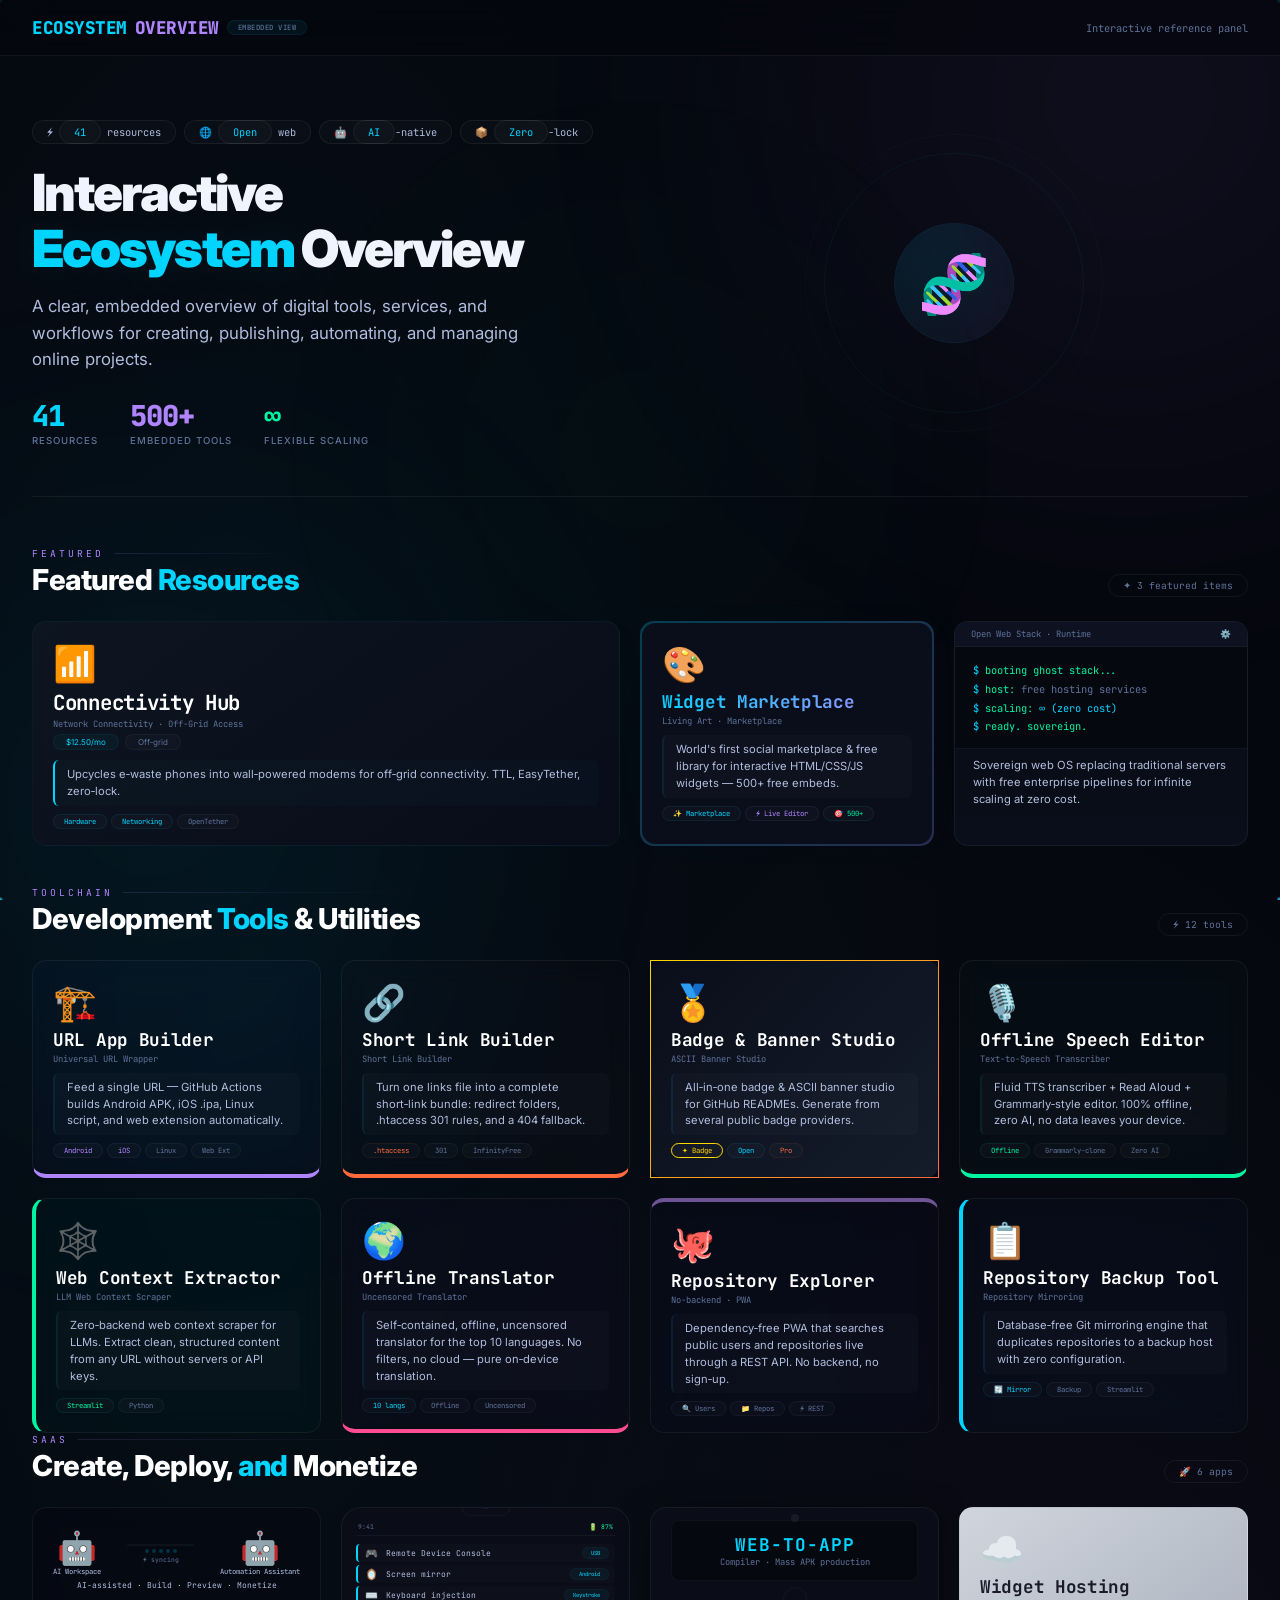
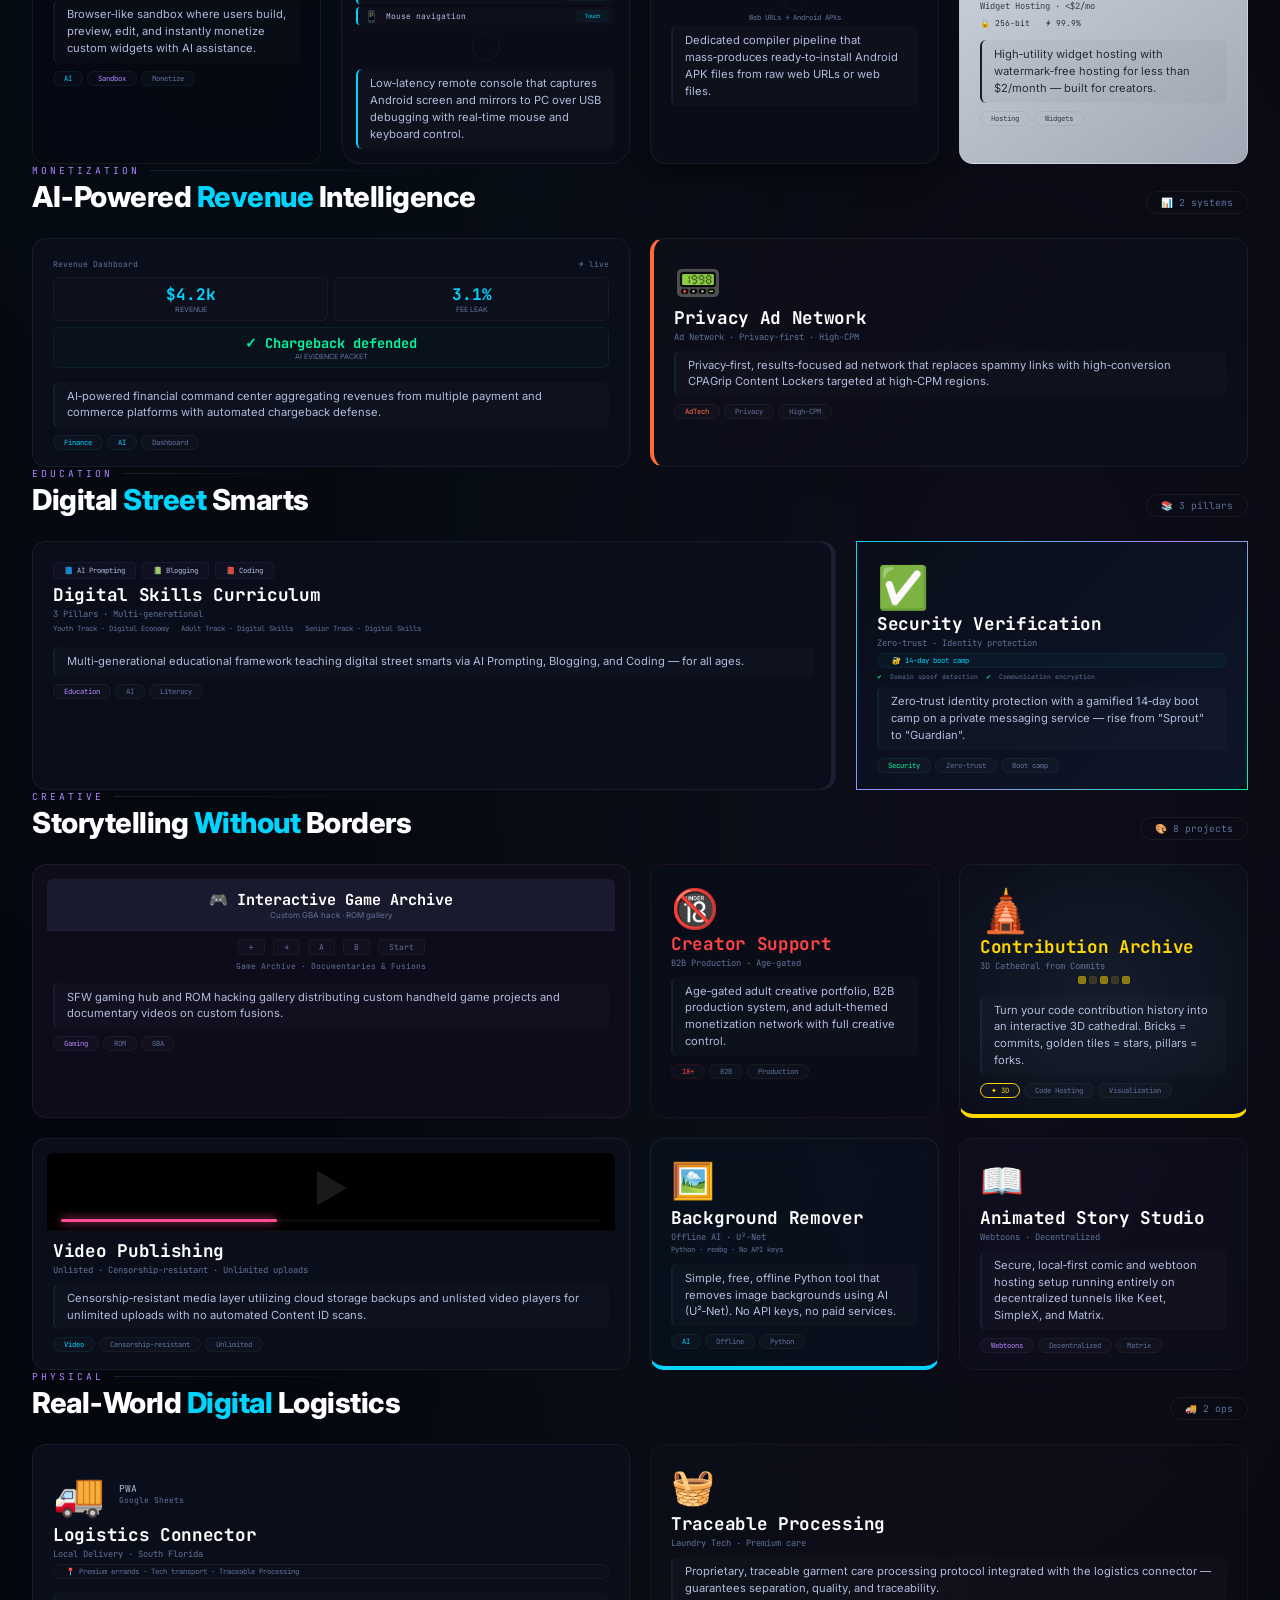
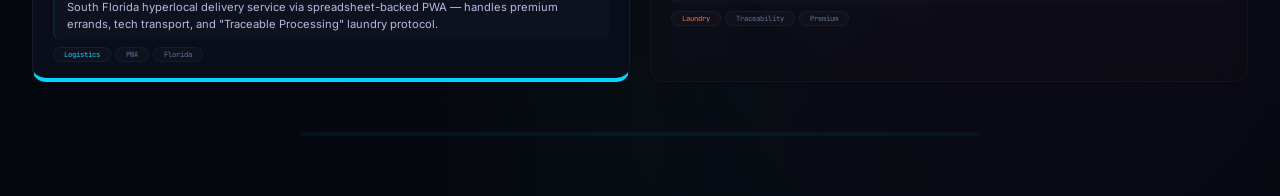
==== index.html @ f1569069 "Create index.html" ====
<!DOCTYPE html>
<html lang="en">
<head>
    <meta charset="UTF-8" />
    <meta name="viewport" content="width=device-width, initial-scale=1.0" />
    <title>Interactive Ecosystem Overview</title>
    <link rel="preconnect" href="https://fonts.googleapis.com" />
    <link rel="preconnect" href="https://fonts.gstatic.com" crossorigin />
    <link href="https://fonts.googleapis.com/css2?family=Inter:opsz,wght@14..32,400;14..32,500;14..32,600;14..32,700;14..32,800;14..32,900&family=JetBrains+Mono:wght@400;500;600;700;800&display=swap" rel="stylesheet" />
    <style>
        /* ───────────── ROOT ───────────── */
        :root {
            --bg-base: #05070e;
            --bg-card: rgba(6, 8, 18, 0.75);
            --border-subtle: rgba(255, 255, 255, 0.04);
            --border-glass: rgba(255, 255, 255, 0.06);
            --neon-cyan: #00d4ff;
            --neon-purple: #b084ff;
            --neon-orange: #ff6a3d;
            --neon-green: #00f5a0;
            --neon-pink: #ff4d94;
            --silver-start: #d0d5dd;
            --silver-end: #a0a8b5;
            --text-primary: #f0f4ff;
            --text-secondary: #b0bcdd;
            --text-muted: #5f7299;
            --font-sans: 'Inter', -apple-system, sans-serif;
            --font-mono: 'JetBrains Mono', 'Courier New', monospace;
            --radius: 14px;
            --radius-pill: 40px;
            --transition: 0.35s cubic-bezier(0.22, 1, 0.36, 1);
        }

        * {
            margin: 0;
            padding: 0;
            box-sizing: border-box;
        }
        body {
            background: var(--bg-base);
            background-image:
                radial-gradient(ellipse at 20% 30%, rgba(0, 212, 255, 0.04) 0%, transparent 50%),
                radial-gradient(ellipse at 80% 70%, rgba(176, 132, 255, 0.05) 0%, transparent 50%),
                radial-gradient(ellipse at 50% 100%, rgba(0, 245, 160, 0.02) 0%, transparent 40%);
            color: var(--text-primary);
            font-family: var(--font-sans);
            min-height: 100vh;
            -webkit-font-smoothing: antialiased;
            overflow-x: hidden;
        }

        /* ───────────── BG LAYERS ───────────── */
        #orb-canvas {
            position: fixed;
            top: 0;
            left: 0;
            width: 100%;
            height: 100%;
            z-index: 0;
            pointer-events: none;
        }
        .grid-overlay {
            position: fixed;
            top: 0;
            left: 0;
            width: 100%;
            height: 100%;
            background-image:
                linear-gradient(rgba(255, 255, 255, 0.008) 1px, transparent 1px),
                linear-gradient(90deg, rgba(255, 255, 255, 0.008) 1px, transparent 1px);
            background-size: 80px 80px;
            z-index: 1;
            pointer-events: none;
            mask-image: radial-gradient(ellipse at center, black 20%, transparent 70%);
            -webkit-mask-image: radial-gradient(ellipse at center, black 20%, transparent 70%);
        }
        .ambient-glow {
            position: fixed;
            border-radius: 50%;
            filter: blur(140px);
            pointer-events: none;
            z-index: 0;
            opacity: 0.12;
        }
        .ambient-glow.g1 {
            width: 700px;
            height: 700px;
            top: -250px;
            right: -200px;
            background: var(--neon-purple);
            opacity: 0.06;
        }
        .ambient-glow.g2 {
            width: 600px;
            height: 600px;
            bottom: -200px;
            left: -150px;
            background: var(--neon-cyan);
            opacity: 0.05;
        }
        .ambient-glow.g3 {
            width: 400px;
            height: 400px;
            top: 50%;
            left: 50%;
            transform: translate(-50%, -50%);
            background: var(--neon-green);
            opacity: 0.03;
        }

        /* ───────────── HEADER / NAV ───────────── */
        .site-header {
            position: fixed;
            top: 0;
            left: 0;
            right: 0;
            z-index: 100;
            padding: 16px 32px;
            display: flex;
            justify-content: space-between;
            align-items: center;
            background: rgba(5, 7, 14, 0.7);
            backdrop-filter: blur(20px);
            border-bottom: 1px solid var(--border-glass);
        }
        .site-header .logo {
            font-family: var(--font-mono);
            font-weight: 800;
            font-size: 1.1rem;
            letter-spacing: -0.5px;
            color: #fff;
            display: flex;
            align-items: center;
            gap: 8px;
        }
        .site-header .logo .fed {
            color: var(--neon-cyan);
        }
        .site-header .logo .os {
            color: var(--neon-purple);
        }
        .site-header .logo .badge {
            font-size: 0.45rem;
            background: rgba(0, 212, 255, 0.06);
            border: 1px solid rgba(0, 212, 255, 0.08);
            padding: 2px 10px;
            border-radius: var(--radius-pill);
            color: var(--text-muted);
            font-weight: 500;
            letter-spacing: 0.5px;
        }
        .header-actions {
            display: flex;
            gap: 10px;
            align-items: center;
        }
        .header-actions a {
            font-family: var(--font-mono);
            font-weight: 600;
            font-size: 0.65rem;
            padding: 7px 16px;
            border-radius: var(--radius-pill);
            text-decoration: none;
            transition: all var(--transition);
            letter-spacing: 0.3px;
            border: 1px solid var(--border-glass);
            backdrop-filter: blur(8px);
        }
        .header-actions .btn-subscribe {
            background: rgba(0, 212, 255, 0.06);
            color: var(--neon-cyan);
            border-color: rgba(0, 212, 255, 0.1);
        }
        .header-actions .btn-subscribe:hover {
            background: rgba(0, 212, 255, 0.14);
            transform: translateY(-2px);
            box-shadow: 0 8px 30px rgba(0, 212, 255, 0.06);
        }
        .header-actions .btn-sponsor {
            background: rgba(176, 132, 255, 0.06);
            color: var(--neon-purple);
            border-color: rgba(176, 132, 255, 0.1);
        }
        .header-actions .btn-sponsor:hover {
            background: rgba(176, 132, 255, 0.14);
            transform: translateY(-2px);
            box-shadow: 0 8px 30px rgba(176, 132, 255, 0.06);
        }
        @media (max-width: 640px) {
            .site-header {
                padding: 12px 16px;
                flex-wrap: wrap;
                gap: 8px;
            }
            .site-header .logo {
                font-size: 0.9rem;
            }
            .header-actions a {
                font-size: 0.55rem;
                padding: 5px 12px;
            }
        }

        /* ───────────── MAIN LAYOUT ───────────── */
        .main-wrapper {
            position: relative;
            z-index: 5;
            max-width: 1440px;
            margin: 0 auto;
            padding: 80px 32px 40px;
        }
        @media (max-width: 768px) {
            .main-wrapper {
                padding: 72px 16px 24px;
            }
        }

        /* ───────────── HERO ───────────── */
        .hero-section {
            padding: 40px 0 50px;
            position: relative;
            border-bottom: 1px solid var(--border-glass);
            margin-bottom: 50px;
        }
        .hero-section .hero-grid {
            display: grid;
            grid-template-columns: 1fr 1fr;
            gap: 40px;
            align-items: center;
        }
        .hero-content h1 {
            font-size: 3.2rem;
            font-weight: 900;
            line-height: 1.1;
            letter-spacing: -2px;
            margin-bottom: 16px;
        }
        .hero-content h1 .hl-cyan {
            color: var(--neon-cyan);
            text-shadow: 0 0 40px rgba(0, 212, 255, 0.1);
        }
        .hero-content h1 .hl-purple {
            color: var(--neon-purple);
            text-shadow: 0 0 40px rgba(176, 132, 255, 0.1);
        }
        .hero-content h1 .hl-green {
            color: var(--neon-green);
            text-shadow: 0 0 40px rgba(0, 245, 160, 0.1);
        }
        .hero-content p {
            font-size: 1.05rem;
            color: var(--text-secondary);
            max-width: 500px;
            line-height: 1.6;
            margin-bottom: 24px;
        }
        .hero-stats {
            display: flex;
            gap: 32px;
            margin-top: 8px;
        }
        .hero-stats .stat {
            display: flex;
            flex-direction: column;
        }
        .hero-stats .stat .num {
            font-family: var(--font-mono);
            font-size: 1.8rem;
            font-weight: 800;
            color: #fff;
            letter-spacing: -1px;
        }
        .hero-stats .stat .num .cyan {
            color: var(--neon-cyan);
        }
        .hero-stats .stat .num .purple {
            color: var(--neon-purple);
        }
        .hero-stats .stat .num .green {
            color: var(--neon-green);
        }
        .hero-stats .stat .label {
            font-size: 0.6rem;
            color: var(--text-muted);
            text-transform: uppercase;
            letter-spacing: 1px;
            font-weight: 500;
        }
        .hero-visual {
            display: flex;
            justify-content: center;
            align-items: center;
            position: relative;
        }
        .hero-visual .orb-ring {
            width: 260px;
            height: 260px;
            border-radius: 50%;
            border: 1px solid rgba(0, 212, 255, 0.06);
            position: relative;
            display: flex;
            align-items: center;
            justify-content: center;
            animation: orbPulse 4s ease-in-out infinite;
        }
        .hero-visual .orb-ring::before {
            content: '';
            position: absolute;
            inset: -20px;
            border-radius: 50%;
            border: 1px solid rgba(176, 132, 255, 0.04);
            animation: ringSpin 20s linear infinite;
        }
        .hero-visual .orb-ring .inner {
            width: 120px;
            height: 120px;
            border-radius: 50%;
            background: radial-gradient(circle at 30% 30%, rgba(0, 212, 255, 0.1), rgba(176, 132, 255, 0.05));
            border: 1px solid rgba(0, 212, 255, 0.04);
            display: flex;
            align-items: center;
            justify-content: center;
            font-size: 3.6rem;
            animation: float 6s ease-in-out infinite;
        }
        @keyframes orbPulse {
            0%, 100% { box-shadow: 0 0 60px rgba(0, 212, 255, 0.02), 0 0 120px rgba(176, 132, 255, 0.01); }
            50% { box-shadow: 0 0 80px rgba(0, 212, 255, 0.06), 0 0 160px rgba(176, 132, 255, 0.03); }
        }
        @keyframes ringSpin {
            0% { transform: rotate(0deg); }
            100% { transform: rotate(360deg); }
        }
        @keyframes float {
            0%, 100% { transform: translateY(0px); }
            50% { transform: translateY(-12px); }
        }

        .hero-tag-row {
            display: flex;
            gap: 8px;
            flex-wrap: wrap;
            margin-bottom: 20px;
        }
        .hero-tag-row span {
            background: rgba(255, 255, 255, 0.02);
            border: 1px solid var(--border-glass);
            padding: 4px 14px;
            border-radius: var(--radius-pill);
            font-size: 0.65rem;
            color: var(--text-secondary);
            font-family: var(--font-mono);
        }
        .hero-tag-row span .highlight {
            color: var(--neon-cyan);
        }

        @media (max-width: 900px) {
            .hero-section .hero-grid {
                grid-template-columns: 1fr;
                gap: 24px;
                text-align: center;
            }
            .hero-content p {
                margin-left: auto;
                margin-right: auto;
            }
            .hero-stats {
                justify-content: center;
            }
            .hero-content h1 {
                font-size: 2.4rem;
            }
            .hero-visual .orb-ring {
                width: 180px;
                height: 180px;
            }
            .hero-visual .orb-ring .inner {
                width: 80px;
                height: 80px;
                font-size: 2.4rem;
            }
            .hero-tag-row {
                justify-content: center;
            }
        }
        @media (max-width: 480px) {
            .hero-content h1 {
                font-size: 1.8rem;
            }
            .hero-stats {
                gap: 20px;
                flex-wrap: wrap;
            }
            .hero-stats .stat .num {
                font-size: 1.4rem;
            }
        }

        /* ───────────── SECTION HEADERS ───────────── */
        .section-header {
            display: flex;
            justify-content: space-between;
            align-items: flex-end;
            margin-bottom: 24px;
            flex-wrap: wrap;
            gap: 12px;
        }
        .section-header .title-group {
            display: flex;
            flex-direction: column;
            gap: 2px;
        }
        .section-header .section-label {
            font-family: var(--font-mono);
            font-size: 0.6rem;
            text-transform: uppercase;
            letter-spacing: 3px;
            color: var(--neon-purple);
            display: flex;
            align-items: center;
            gap: 10px;
        }
        .section-header .section-label::after {
            content: '';
            flex: 1;
            height: 1px;
            background: linear-gradient(90deg, rgba(176, 132, 255, 0.15), transparent);
            min-width: 40px;
        }
        .section-header h2 {
            font-size: 1.8rem;
            font-weight: 800;
            letter-spacing: -0.5px;
            color: #fff;
        }
        .section-header h2 .hl {
            color: var(--neon-cyan);
        }
        .section-header .section-more {
            font-family: var(--font-mono);
            font-size: 0.6rem;
            color: var(--text-muted);
            border: 1px solid var(--border-glass);
            padding: 4px 14px;
            border-radius: var(--radius-pill);
            transition: all var(--transition);
            cursor: default;
        }
        .section-header .section-more:hover {
            border-color: rgba(0, 212, 255, 0.1);
            color: var(--text-secondary);
        }

        /* ───────────── GRID SYSTEMS ───────────── */
        .grid-featured {
            display: grid;
            grid-template-columns: 2fr 1fr 1fr;
            gap: 20px;
            margin-bottom: 40px;
        }
        .grid-4 {
            display: grid;
            grid-template-columns: repeat(4, 1fr);
            gap: 20px;
        }
        .grid-3 {
            display: grid;
            grid-template-columns: repeat(3, 1fr);
            gap: 20px;
        }
        .grid-2 {
            display: grid;
            grid-template-columns: repeat(2, 1fr);
            gap: 20px;
        }
        .grid-masonry {
            display: grid;
            grid-template-columns: repeat(4, 1fr);
            gap: 20px;
        }

        .span-2 {
            grid-column: span 2;
        }
        .span-3 {
            grid-column: span 3;
        }
        .span-full {
            grid-column: 1 / -1;
        }

        @media (max-width: 1100px) {
            .grid-featured {
                grid-template-columns: 1fr 1fr;
            }
            .grid-4,
            .grid-masonry {
                grid-template-columns: repeat(2, 1fr);
            }
            .span-2 {
                grid-column: span 2;
            }
            .span-3 {
                grid-column: span 2;
            }
        }
        @media (max-width: 768px) {
            .grid-featured {
                grid-template-columns: 1fr;
            }
            .grid-3,
            .grid-2,
            .grid-4,
            .grid-masonry {
                grid-template-columns: 1fr;
            }
            .span-2,
            .span-3 {
                grid-column: span 1;
            }
        }

        /* ───────────── CARD BASE ───────────── */
        .card {
            background: var(--bg-card);
            border: 1px solid var(--border-glass);
            border-radius: var(--radius);
            padding: 0;
            overflow: hidden;
            backdrop-filter: blur(12px) saturate(1.2);
            transition: all var(--transition);
            display: flex;
            flex-direction: column;
            position: relative;
            animation: borderPulse 4s ease-in-out infinite;
        }
        .card:hover {
            transform: translateY(-6px) scale(1.01);
            border-color: rgba(0, 212, 255, 0.12);
            box-shadow: 0 20px 60px rgba(0, 0, 0, 0.4), 0 0 40px rgba(0, 212, 255, 0.03);
            animation-play-state: paused;
        }
        @keyframes borderPulse {
            0%, 100% { box-shadow: 0 0 0 rgba(0, 212, 255, 0); }
            50% { box-shadow: 0 0 30px rgba(0, 212, 255, 0.02); }
        }

        .card .card-body {
            padding: 20px 20px 16px;
            flex: 1;
            display: flex;
            flex-direction: column;
        }
        .card .card-body .card-icon {
            font-size: 2.2rem;
            margin-bottom: 4px;
        }
        .card .card-body .card-name {
            font-family: var(--font-mono);
            font-weight: 700;
            font-size: 1.1rem;
            color: #fff;
            letter-spacing: -0.3px;
        }
        .card .card-body .card-sub {
            font-size: 0.55rem;
            color: var(--text-muted);
            font-family: var(--font-mono);
            margin-top: 2px;
        }
        .card .card-body .card-desc {
            font-size: 0.7rem;
            color: var(--text-secondary);
            line-height: 1.5;
            margin-top: 8px;
            padding: 6px 12px;
            background: rgba(255, 255, 255, 0.02);
            border-radius: 6px;
            border-left: 2px solid rgba(0, 212, 255, 0.08);
        }
        .card .card-body .card-tags {
            display: flex;
            gap: 4px;
            flex-wrap: wrap;
            margin-top: 8px;
        }
        .card .card-body .card-tags span {
            background: rgba(255, 255, 255, 0.02);
            border: 1px solid var(--border-subtle);
            padding: 2px 10px;
            border-radius: var(--radius-pill);
            font-size: 0.45rem;
            color: var(--text-muted);
            font-family: var(--font-mono);
        }
        .card .card-body .card-tags .accent {
            border-color: rgba(0, 212, 255, 0.08);
            color: var(--neon-cyan);
        }
        .card .card-body .card-tags .accent-purple {
            border-color: rgba(176, 132, 255, 0.08);
            color: var(--neon-purple);
        }
        .card .card-body .card-tags .accent-green {
            border-color: rgba(0, 245, 160, 0.08);
            color: var(--neon-green);
        }
        .card .card-body .card-tags .accent-orange {
            border-color: rgba(255, 106, 61, 0.08);
            color: var(--neon-orange);
        }

        /* ───────────── SPECIAL CARDS ───────────── */
        .card-featured {
            background: linear-gradient(145deg, #0d1520, #080c18);
            border: 1px solid rgba(0, 212, 255, 0.06);
        }
        .card-featured .card-body .card-name {
            font-size: 1.3rem;
        }
        .card-featured .card-body .card-desc {
            border-left-color: var(--neon-cyan);
            background: rgba(0, 212, 255, 0.02);
        }

        .card-glow {
            border: 2px solid rgba(0, 212, 255, 0.08);
            position: relative;
            overflow: visible;
            box-shadow: 0 0 40px rgba(0, 212, 255, 0.02);
            animation: glowPulse 3s ease-in-out infinite;
        }
        .card-glow::before {
            content: '';
            position: absolute;
            inset: -2px;
            border-radius: var(--radius);
            background: linear-gradient(135deg, var(--neon-cyan), var(--neon-purple), var(--neon-pink), var(--neon-cyan));
            background-size: 300% 300%;
            z-index: -1;
            animation: gradientMove 5s ease-in-out infinite;
            opacity: 0.2;
        }
        .card-glow:hover::before {
            opacity: 0.4;
        }
        .card-glow::after {
            content: '';
            position: absolute;
            inset: 0;
            border-radius: var(--radius);
            background: #0a0e1a;
            z-index: -1;
        }
        @keyframes glowPulse {
            0%, 100% { box-shadow: 0 0 30px rgba(0, 212, 255, 0.02), 0 0 60px rgba(176, 132, 255, 0.01); }
            50% { box-shadow: 0 0 50px rgba(0, 212, 255, 0.06), 0 0 100px rgba(176, 132, 255, 0.02); }
        }
        @keyframes gradientMove {
            0% { background-position: 0% 50%; }
            50% { background-position: 100% 50%; }
            100% { background-position: 0% 50%; }
        }
        .card-glow .card-body .card-name {
            background: linear-gradient(135deg, var(--neon-cyan), var(--neon-purple));
            -webkit-background-clip: text;
            -webkit-text-fill-color: transparent;
            background-clip: text;
        }

        .card-silver {
            background: linear-gradient(145deg, #d0d5dd, #a0a8b5);
            border: 1px solid rgba(255, 255, 255, 0.15);
            color: #1a1a2a;
            backdrop-filter: none;
        }
        .card-silver .card-body .card-name {
            color: #1a1a2a;
        }
        .card-silver .card-body .card-sub {
            color: #3a3a4a;
        }
        .card-silver .card-body .card-desc {
            color: #2a2a3a;
            border-left-color: #1a1a2a;
            background: rgba(0, 0, 0, 0.03);
        }
        .card-silver .card-body .card-tags span {
            color: #3a3a4a;
            border-color: rgba(0, 0, 0, 0.06);
        }
        .card-silver::before {
            content: '';
            position: absolute;
            top: 0;
            left: -75%;
            width: 50%;
            height: 100%;
            background: linear-gradient(90deg, transparent, rgba(255, 255, 255, 0.25), transparent);
            transform: skewX(-25deg);
            animation: shimmer 4s infinite;
            pointer-events: none;
        }
        @keyframes shimmer {
            0% { left: -75%; }
            100% { left: 125%; }
        }

        .card-terminal {
            background: #0a0e1a;
            border: 1px solid var(--border-glass);
        }
        .card-terminal .term-bar {
            background: #0d1120;
            padding: 6px 16px;
            border-bottom: 1px solid var(--border-subtle);
            display: flex;
            justify-content: space-between;
            font-family: var(--font-mono);
            font-size: 0.55rem;
            color: var(--text-muted);
        }
        .card-terminal .term-body {
            padding: 14px 18px 12px;
            font-family: var(--font-mono);
            font-size: 0.65rem;
            line-height: 1.8;
            color: var(--neon-green);
            background: #060810;
            min-height: 80px;
        }
        .card-terminal .term-body .prompt {
            color: var(--neon-cyan);
        }
        .card-terminal .term-body .dim {
            color: var(--text-muted);
        }
        .card-terminal .term-body .line {
            opacity: 0;
            animation: typeIn 0.04s forwards;
        }
        .card-terminal .term-body .line:nth-child(1) { animation-delay: 0.1s; }
        .card-terminal .term-body .line:nth-child(2) { animation-delay: 0.6s; }
        .card-terminal .term-body .line:nth-child(3) { animation-delay: 1.2s; }
        .card-terminal .term-body .line:nth-child(4) { animation-delay: 1.8s; }
        @keyframes typeIn {
            0% { opacity: 0; transform: translateX(-4px); }
            100% { opacity: 1; transform: translateX(0); }
        }
        .card-terminal .card-body {
            padding: 0;
        }
        .card-terminal .card-body .card-desc {
            margin: 0;
            border-radius: 0;
            border-left: none;
            border-top: 1px solid var(--border-subtle);
            background: rgba(0, 0, 0, 0.1);
            padding: 8px 18px;
        }

        .card-browser {
            background: #0c101f;
            border: 1px solid var(--border-glass);
        }
        .card-browser .browser-bar {
            display: flex;
            align-items: center;
            padding: 5px 12px;
            background: #0a0d18;
            border-bottom: 1px solid var(--border-subtle);
            gap: 10px;
        }
        .card-browser .browser-dots {
            display: flex;
            gap: 5px;
        }
        .card-browser .browser-dots span {
            width: 10px;
            height: 10px;
            border-radius: 50%;
            display: block;
        }
        .card-browser .browser-dots .r { background: #ff5f56; animation: dotGlow 1.4s ease-in-out infinite; }
        .card-browser .browser-dots .y { background: #ffbd2e; animation: dotGlow 1.8s ease-in-out infinite 0.3s; }
        .card-browser .browser-dots .g { background: #27c93f; animation: dotGlow 2.2s ease-in-out infinite 0.6s; }
        @keyframes dotGlow {
            0%, 100% { box-shadow: 0 0 4px rgba(255,255,255,0.1); }
            25% { box-shadow: 0 0 20px rgba(255,95,86,0.4); }
            50% { box-shadow: 0 0 24px rgba(255,189,46,0.5); }
            75% { box-shadow: 0 0 28px rgba(39,201,63,0.5); }
        }
        .card-browser .browser-tabs {
            display: flex;
            gap: 3px;
            flex: 1;
        }
        .card-browser .browser-tabs .tab {
            background: rgba(255, 255, 255, 0.02);
            padding: 3px 12px;
            border-radius: 4px 4px 0 0;
            font-family: var(--font-mono);
            font-size: 0.5rem;
            color: var(--text-secondary);
            border: 1px solid var(--border-subtle);
            border-bottom: none;
        }
        .card-browser .browser-tabs .tab.active {
            background: rgba(0, 212, 255, 0.04);
            color: #fff;
            border-color: rgba(0, 212, 255, 0.06);
        }
        .card-browser .browser-url {
            background: #05070e;
            border: 1px solid var(--border-subtle);
            border-radius: 20px;
            padding: 3px 14px;
            font-family: var(--font-mono);
            font-size: 0.5rem;
            color: var(--text-secondary);
            display: flex;
            align-items: center;
            gap: 6px;
            margin: 4px 12px;
        }
        .card-browser .browser-url .lock {
            color: var(--neon-green);
        }
        .card-browser .card-body {
            padding: 0;
        }
        .card-browser .card-body .browser-body {
            padding: 14px 18px 12px;
            text-align: center;
        }
        .card-browser .card-body .browser-body .big-icon {
            font-size: 2.4rem;
        }
        .card-browser .card-body .card-desc {
            margin: 0;
            border-radius: 0;
            border-left: none;
            border-top: 1px solid var(--border-subtle);
            background: rgba(0, 0, 0, 0.1);
        }

        .card-phone {
            background: #0a0d18;
            border: 1px solid var(--border-glass);
            border-radius: 20px;
            position: relative;
        }
        .card-phone .phone-notch {
            width: 50px;
            height: 16px;
            background: #0a0d18;
            border-radius: 0 0 10px 10px;
            margin: -8px auto 0;
            border: 1px solid var(--border-subtle);
            border-top: none;
            position: relative;
            z-index: 2;
        }
        .card-phone .phone-notch .dot {
            width: 5px;
            height: 5px;
            background: #1a1a3a;
            border-radius: 50%;
            position: absolute;
            top: 4px;
            left: 50%;
            transform: translateX(-50%);
        }
        .card-phone .card-body {
            padding: 6px 14px 14px;
        }
        .card-phone .phone-status {
            display: flex;
            justify-content: space-between;
            font-family: var(--font-mono);
            font-size: 0.4rem;
            color: var(--text-muted);
            padding: 0 2px 4px;
            border-bottom: 1px solid var(--border-subtle);
            margin-bottom: 6px;
        }
        .card-phone .phone-features {
            display: flex;
            flex-direction: column;
            gap: 3px;
            padding: 2px 0;
        }
        .card-phone .phone-features .feat {
            display: flex;
            align-items: center;
            gap: 8px;
            font-family: var(--font-mono);
            font-size: 0.5rem;
            color: var(--text-secondary);
            padding: 2px 6px;
            border-radius: 4px;
            background: rgba(255, 255, 255, 0.01);
            border-left: 2px solid var(--neon-cyan);
        }
        .card-phone .phone-features .feat .icon {
            font-size: 0.65rem;
            width: 14px;
            text-align: center;
        }
        .card-phone .phone-features .feat .tag {
            font-size: 0.35rem;
            color: var(--neon-cyan);
            background: rgba(0, 212, 255, 0.04);
            padding: 1px 8px;
            border-radius: var(--radius-pill);
            border: 1px solid rgba(0, 212, 255, 0.04);
            margin-left: auto;
        }
        .card-phone .phone-home {
            width: 28px;
            height: 28px;
            border-radius: 50%;
            border: 1px solid var(--border-subtle);
            margin: 6px auto 2px;
            background: transparent;
        }
        .card-phone .card-body .card-desc {
            margin-top: 6px;
            border-left-color: var(--neon-cyan);
        }

        .card-truck {
            border-bottom: 4px solid var(--neon-cyan);
            background: #0a0e1a;
        }
        .card-truck .truck-display {
            display: flex;
            align-items: center;
            gap: 14px;
            font-size: 2.6rem;
            padding: 4px 0;
        }
        .card-truck .truck-display .detail {
            font-size: 0.5rem;
            color: var(--text-muted);
            font-family: var(--font-mono);
            display: flex;
            flex-direction: column;
            align-items: flex-start;
        }

        .card-verify {
            background: linear-gradient(135deg, #0a0e1a, #0d1528);
            border-image: linear-gradient(135deg, var(--neon-cyan), var(--neon-purple), var(--neon-green)) 1;
            border-image-slice: 1;
        }
        .card-verify .verify-badge {
            background: rgba(0, 212, 255, 0.04);
            border: 1px solid rgba(0, 212, 255, 0.06);
            padding: 2px 14px;
            border-radius: var(--radius-pill);
            font-family: var(--font-mono);
            font-size: 0.45rem;
            color: var(--neon-cyan);
            display: inline-block;
            margin-top: 4px;
        }
        .card-verify .verify-checks {
            display: flex;
            gap: 8px;
            margin-top: 4px;
            font-family: var(--font-mono);
            font-size: 0.4rem;
            color: var(--text-muted);
            flex-wrap: wrap;
        }
        .card-verify .verify-checks span {
            color: var(--neon-green);
        }

        .card-red {
            background: rgba(10, 14, 26, 0.6);
            border: 1px solid rgba(255, 77, 77, 0.08);
            backdrop-filter: blur(16px);
            filter: blur(0.5px);
            animation: redPulse 2.5s ease-in-out infinite;
            transition: all var(--transition);
        }
        .card-red:hover {
            filter: blur(0px);
            backdrop-filter: blur(8px);
            border-color: rgba(255, 0, 0, 0.2);
            box-shadow: 0 20px 60px rgba(0, 0, 0, 0.5), 0 0 60px rgba(255, 0, 0, 0.08);
        }
        @keyframes redPulse {
            0%, 100% { box-shadow: 0 0 20px rgba(255, 0, 0, 0.03); }
            50% { box-shadow: 0 0 40px rgba(255, 0, 0, 0.08); }
        }
        .card-red .card-body .card-name {
            color: #ff4444;
        }

        .card-robots .robot-row {
            display: flex;
            align-items: center;
            justify-content: center;
            gap: 12px;
            width: 100%;
        }
        .card-robots .robot-row .robot-wrap {
            display: flex;
            flex-direction: column;
            align-items: center;
        }
        .card-robots .robot-row .robot-wrap .robot {
            font-size: 2rem;
        }
        .card-robots .robot-row .robot-wrap .rname {
            font-family: var(--font-mono);
            font-size: 0.45rem;
            color: var(--text-secondary);
        }
        .card-robots .robot-row .stream {
            display: flex;
            flex-direction: column;
            align-items: center;
            flex: 1;
            padding: 0 6px;
        }
        .card-robots .robot-row .stream .line {
            width: 80%;
            height: 2px;
            background: var(--border-subtle);
            border-radius: 4px;
            overflow: hidden;
            margin: 3px 0;
            position: relative;
        }
        .card-robots .robot-row .stream .line.active::after {
            content: '';
            position: absolute;
            left: -30%;
            top: 0;
            width: 30%;
            height: 100%;
            background: var(--neon-cyan);
            animation: streamMove 1.2s linear infinite;
            border-radius: 4px;
        }
        @keyframes streamMove {
            0% { left: -30%; }
            100% { left: 110%; }
        }
        .card-robots .robot-row .stream .dots {
            display: flex;
            gap: 3px;
        }
        .card-robots .robot-row .stream .dots span {
            width: 4px;
            height: 4px;
            border-radius: 50%;
            background: var(--neon-cyan);
            opacity: 0.2;
            animation: particleFade 1.4s ease-in-out infinite;
        }
        .card-robots .robot-row .stream .dots span:nth-child(2) { animation-delay: 0.2s; }
        .card-robots .robot-row .stream .dots span:nth-child(3) { animation-delay: 0.4s; }
        .card-robots .robot-row .stream .dots span:nth-child(4) { animation-delay: 0.6s; }
        .card-robots .robot-row .stream .dots span:nth-child(5) { animation-delay: 0.8s; }
        @keyframes particleFade {
            0%, 100% { opacity: 0.2; transform: scale(0.8); }
            50% { opacity: 0.8; transform: scale(1.2); }
        }
        .card-robots .robot-row .stream .label {
            font-family: var(--font-mono);
            font-size: 0.4rem;
            color: var(--text-muted);
            margin-top: 2px;
        }

        /* ───────────── FADE UP ───────────── */
        .fade-up {
            opacity: 0;
            transform: translateY(30px);
            transition: opacity 0.7s ease, transform 0.7s ease;
        }
        .fade-up.visible {
            opacity: 1;
            transform: translateY(0);
        }

        /* ───────────── JOIN SECTION ───────────── */
        .join-section {
            margin: 50px 0 20px;
            display: flex;
            flex-direction: column;
            align-items: center;
            gap: 12px;
        }
        .join-btn-wrapper {
            display: block;
            width: 100%;
            max-width: 680px;
            position: relative;
            border: none;
            background: transparent;
            cursor: pointer;
            padding: 0;
            margin: 0 auto;
            border-radius: var(--radius);
            transition: all var(--transition);
        }
        .join-btn-wrapper .btn-inner {
            position: relative;
            width: 100%;
            border-radius: var(--radius);
            border: 2px solid rgba(0, 212, 255, 0.06);
            overflow: hidden;
            background: linear-gradient(145deg, #0a0e1a, #05070e);
            transition: all var(--transition);
            box-shadow: 0 0 40px rgba(0, 212, 255, 0.02);
        }
        .join-btn-wrapper:hover .btn-inner {
            border-color: rgba(0, 212, 255, 0.2);
            transform: translateY(-4px);
            box-shadow: 0 20px 60px rgba(0, 0, 0, 0.4), 0 0 60px rgba(0, 212, 255, 0.04);
        }
        .join-btn-wrapper .btn-overlay {
            position: absolute;
            top: 0;
            left: 0;
            width: 100%;
            height: 100%;
            display: flex;
            align-items: center;
            justify-content: center;
            pointer-events: none;
            z-index: 10;
            background: rgba(0, 0, 0, 0.12);
            backdrop-filter: blur(2px);
            transition: background 0.4s;
        }
        .join-btn-wrapper:hover .btn-overlay {
            background: rgba(0, 0, 0, 0.2);
        }
        .join-btn-wrapper .btn-overlay span {
            font-family: var(--font-mono);
            font-weight: 700;
            font-size: 1.6rem;
            color: #fff;
            background: rgba(0, 212, 255, 0.06);
            padding: 10px 32px;
            border-radius: var(--radius-pill);
            border: 1px solid rgba(0, 212, 255, 0.1);
            box-shadow: 0 0 40px rgba(0, 212, 255, 0.03);
            letter-spacing: 2px;
            text-shadow: 0 0 30px rgba(0, 212, 255, 0.06);
            transition: all 0.4s;
        }
        .join-btn-wrapper:hover .btn-overlay span {
            background: rgba(0, 212, 255, 0.12);
            border-color: rgba(0, 212, 255, 0.25);
            box-shadow: 0 0 60px rgba(0, 212, 255, 0.08);
            transform: scale(1.02);
        }
        .join-btn-wrapper iframe {
            border: none;
            width: 600px;
            height: 712px;
            display: block;
            position: relative;
            transform: scale(1.12);
            transform-origin: top left;
            pointer-events: none;
            margin: 0 auto;
        }
        .join-btn-wrapper .mask {
            position: absolute;
            top: 0;
            left: 0;
            width: 100%;
            height: 100%;
            pointer-events: none;
            box-shadow:
                inset 120px 0 0 0 #0a0e1a,
                inset -150px 0 0 0 #0a0e1a,
                inset 0 -120px 0 0 #0a0e1a;
            border-radius: var(--radius);
        }
        #detailsCard {
            display: none;
            margin-top: 10px;
            width: 100%;
            max-width: 680px;
            border-radius: var(--radius);
            overflow: hidden;
            border: 2px solid rgba(0, 212, 255, 0.06);
            background: #0a0e1a;
            animation: fadeIn 0.3s ease;
        }
        @keyframes fadeIn {
            from { opacity: 0; transform: translateY(-10px); }
            to { opacity: 1; transform: translateY(0); }
        }
        #detailsCard .card-inner {
            position: relative;
            width: 100%;
            height: 0;
            padding-bottom: 112%;
            overflow: hidden;
        }
        #detailsCard .card-inner iframe {
            position: absolute;
            top: 0;
            left: 0;
            width: 100%;
            height: 100%;
            border: none;
            transform: scale(1.12);
            transform-origin: top left;
            pointer-events: none;
        }
        #detailsCard .card-inner .mask {
            position: absolute;
            top: 0;
            left: 0;
            width: 100%;
            height: 100%;
            pointer-events: none;
            box-shadow:
                inset 120px 0 0 0 #0a0e1a,
                inset -150px 0 0 0 #0a0e1a,
                inset 0 -120px 0 0 #0a0e1a;
            border-radius: var(--radius);
        }
        @media (max-width: 700px) {
            .join-btn-wrapper iframe {
                width: 100%;
                height: 600px;
                transform: scale(1);
            }
            .join-btn-wrapper .mask {
                display: none;
            }
            .join-btn-wrapper .btn-overlay span {
                font-size: 1.2rem;
                padding: 8px 20px;
            }
            #detailsCard .card-inner {
                padding-bottom: 150%;
            }
            #detailsCard .card-inner iframe {
                transform: scale(1);
            }
            #detailsCard .card-inner .mask {
                display: none;
            }
        }

        /* ───────────── RESPONSIVE TWEAKS ───────────── */
        @media (max-width: 480px) {
            .section-header h2 {
                font-size: 1.3rem;
            }
            .card .card-body {
                padding: 14px 14px 12px;
            }
            .card .card-body .card-icon {
                font-size: 1.8rem;
            }
            .card .card-body .card-name {
                font-size: 0.95rem;
            }
        }
    </style>
</head>
<body>

    <!-- ─── BG LAYERS ─── -->
    <canvas id="orb-canvas"></canvas>
    <div class="grid-overlay"></div>
    <div class="ambient-glow g1"></div>
    <div class="ambient-glow g2"></div>
    <div class="ambient-glow g3"></div>

    <!-- ─── HEADER ─── -->
    <header class="site-header">
        <div class="logo">
            <span class="fed">ECOSYSTEM</span><span class="os"> OVERVIEW</span>
            <span class="badge">EMBEDDED VIEW</span>
        </div>
        <div class="header-actions">
            <span style="font-family:var(--font-mono);font-size:0.65rem;color:var(--text-muted);">Interactive reference panel</span>
        </div>
    </header>

    <!-- ─── MAIN ─── -->
    <div class="main-wrapper">

        <!-- ═══ HERO ═══ -->
        <section class="hero-section fade-up visible">
            <div class="hero-grid">
                <div class="hero-content">
                    <div class="hero-tag-row">
                        <span>⚡ <span class="highlight">41</span> resources</span>
                        <span>🌐 <span class="highlight">Open</span> web</span>
                        <span>🤖 <span class="highlight">AI</span>-native</span>
                        <span>📦 <span class="highlight">Zero</span>‑lock</span>
                    </div>
                    <h1>
                        Interactive<br />
                        <span class="hl-cyan">Ecosystem</span> Overview
                    </h1>
                    <p>
                        A clear, embedded overview of digital tools, services, and workflows for creating, publishing, automating, and managing online projects.
                    </p>
                    <div class="hero-stats">
                        <div class="stat">
                            <span class="num"><span class="cyan">41</span></span>
                            <span class="label">Resources</span>
                        </div>
                        <div class="stat">
                            <span class="num"><span class="purple">500+</span></span>
                            <span class="label">Embedded Tools</span>
                        </div>
                        <div class="stat">
                            <span class="num"><span class="green">∞</span></span>
                            <span class="label">Flexible Scaling</span>
                        </div>
                    </div>
                </div>
                <div class="hero-visual">
                    <div class="orb-ring">
                        <div class="inner">🧬</div>
                    </div>
                </div>
            </div>
        </section>

        <!-- ═══ FEATURED CARDS (Top Row) ═══ -->
        <section class="section">
            <div class="section-header">
                <div class="title-group">
                    <div class="section-label">Featured</div>
                    <h2>Featured <span class="hl">Resources</span></h2>
                </div>
                <span class="section-more">✦ 3 featured items</span>
            </div>
            <div class="grid-featured">
                <!-- Connectivity Hub -->
                <div class="card card-featured fade-up">
                    <div class="card-body">
                        <div class="card-icon">📶</div>
                        <div class="card-name">Connectivity Hub</div>
                        <div class="card-sub">Network Connectivity · Off‑Grid Access</div>
                        <div style="display:flex; gap:6px; margin:4px 0 2px; flex-wrap:wrap;">
                            <span style="font-size:0.5rem; color:var(--neon-cyan); background:rgba(0,212,255,0.04); padding:2px 12px; border-radius:var(--radius-pill); border:1px solid rgba(0,212,255,0.06);">$12.50/mo</span>
                            <span style="font-size:0.5rem; color:var(--text-muted); background:rgba(255,255,255,0.02); padding:2px 12px; border-radius:var(--radius-pill); border:1px solid var(--border-subtle);">Off‑grid</span>
                        </div>
                        <div class="card-desc">Upcycles e‑waste phones into wall‑powered modems for off‑grid connectivity. TTL, EasyTether, zero‑lock.</div>
                        <div class="card-tags">
                            <span class="accent">Hardware</span>
                            <span class="accent">Networking</span>
                            <span>OpenTether</span>
                        </div>
                    </div>
                </div>

                <!-- FED-Promptly (Glow) -->
                <div class="card card-glow fade-up">
                    <div class="card-body">
                        <div class="card-icon">🎨</div>
                        <div class="card-name">Widget Marketplace</div>
                        <div class="card-sub">Living Art · Marketplace</div>
                        <div class="card-desc">World's first social marketplace &amp; free library for interactive HTML/CSS/JS widgets — 500+ free embeds.</div>
                        <div class="card-tags">
                            <span class="accent">✨ Marketplace</span>
                            <span class="accent-purple">⚡ Live Editor</span>
                            <span class="accent-green">🎯 500+</span>
                        </div>
                    </div>
                </div>

                <!-- Open Web Stack (Terminal) -->
                <div class="card card-terminal fade-up">
                    <div class="term-bar"><span>Open Web Stack · Runtime</span><span>⚙️</span></div>
                    <div class="term-body">
                        <div class="line"><span class="prompt">$</span> booting ghost stack...</div>
                        <div class="line"><span class="prompt">$</span> host: <span class="dim">free hosting services</span></div>
                        <div class="line"><span class="prompt">$</span> scaling: <span style="color:var(--neon-cyan);">∞ (zero cost)</span></div>
                        <div class="line"><span class="prompt">$</span> <span style="color:var(--neon-green);">ready. sovereign.</span></div>
                    </div>
                    <div class="card-body">
                        <div class="card-desc">Sovereign web OS replacing traditional servers with free enterprise pipelines for infinite scaling at zero cost.</div>
                    </div>
                </div>
            </div>
        </section>

        <!-- ═══ DEVELOPER TOOLS ═══ -->
        <section class="section">
            <div class="section-header">
                <div class="title-group">
                    <div class="section-label">Toolchain</div>
                    <h2>Development <span class="hl">Tools</span> &amp; Utilities</h2>
                </div>
                <span class="section-more">⚡ 12 tools</span>
            </div>
            <div class="grid-4">
                <!-- URL App Builder -->
                <div class="card fade-up" style="border-bottom:4px solid var(--neon-purple); background:rgba(176,132,255,0.02);">
                    <div class="card-body">
                        <div class="card-icon">🏗️</div>
                        <div class="card-name">URL App Builder</div>
                        <div class="card-sub">Universal URL Wrapper</div>
                        <div class="card-desc">Feed a single URL — GitHub Actions builds Android APK, iOS .ipa, Linux script, and web extension automatically.</div>
                        <div class="card-tags">
                            <span class="accent-purple">Android</span>
                            <span class="accent-purple">iOS</span>
                            <span>Linux</span>
                            <span>Web Ext</span>
                        </div>
                    </div>
                </div>

                <!-- Short Link Builder -->
                <div class="card fade-up" style="border-bottom:4px solid var(--neon-orange); background:rgba(255,106,61,0.02);">
                    <div class="card-body">
                        <div class="card-icon">🔗</div>
                        <div class="card-name">Short Link Builder</div>
                        <div class="card-sub">Short Link Builder</div>
                        <div class="card-desc">Turn one links file into a complete short‑link bundle: redirect folders, .htaccess 301 rules, and a 404 fallback.</div>
                        <div class="card-tags">
                            <span class="accent-orange">.htaccess</span>
                            <span>301</span>
                            <span>InfinityFree</span>
                        </div>
                    </div>
                </div>

                <!-- FED-Badge-Pro -->
                <div class="card fade-up" style="border-image:linear-gradient(135deg,#ffd700,#ff6a3d) 1; border-image-slice:1; background:linear-gradient(135deg,#0a0e1a,#141c2a);">
                    <div class="card-body">
                        <div class="card-icon">🏅</div>
                        <div class="card-name">Badge &amp; Banner Studio</div>
                        <div class="card-sub">ASCII Banner Studio</div>
                        <div class="card-desc">All‑in‑one badge &amp; ASCII banner studio for GitHub READMEs. Generate from several public badge providers.</div>
                        <div class="card-tags">
                            <span style="border-color:#ffd700; color:#ffd700;">✦ Badge</span>
                            <span class="accent">Open</span>
                            <span class="accent-orange">Pro</span>
                        </div>
                    </div>
                </div>

                <!-- FED-TTS -->
                <div class="card fade-up" style="border-bottom:4px solid var(--neon-green); background:rgba(0,245,160,0.02);">
                    <div class="card-body">
                        <div class="card-icon">🎙️</div>
                        <div class="card-name">Offline Speech Editor</div>
                        <div class="card-sub">Text‑to‑Speech Transcriber</div>
                        <div class="card-desc">Fluid TTS transcriber + Read Aloud + Grammarly‑style editor. 100% offline, zero AI, no data leaves your device.</div>
                        <div class="card-tags">
                            <span class="accent-green">Offline</span>
                            <span>Grammarly‑clone</span>
                            <span>Zero AI</span>
                        </div>
                    </div>
                </div>

                <!-- FED-PIPe -->
                <div class="card fade-up" style="border-left:4px solid var(--neon-green); background:rgba(0,245,160,0.02);">
                    <div class="card-body">
                        <div class="card-icon">🕸️</div>
                        <div class="card-name">Web Context Extractor</div>
                        <div class="card-sub">LLM Web Context Scraper</div>
                        <div class="card-desc">Zero‑backend web context scraper for LLMs. Extract clean, structured content from any URL without servers or API keys.</div>
                        <div class="card-tags">
                            <span class="accent-green">Streamlit</span>
                            <span>Python</span>
                        </div>
                    </div>
                </div>

                <!-- FED-Atlas -->
                <div class="card fade-up" style="border-bottom:4px solid var(--neon-pink); background:rgba(255,77,148,0.02);">
                    <div class="card-body">
                        <div class="card-icon">🌍</div>
                        <div class="card-name">Offline Translator</div>
                        <div class="card-sub">Uncensored Translator</div>
                        <div class="card-desc">Self‑contained, offline, uncensored translator for the top 10 languages. No filters, no cloud — pure on‑device translation.</div>
                        <div class="card-tags">
                            <span class="accent">10 langs</span>
                            <span>Offline</span>
                            <span>Uncensored</span>
                        </div>
                    </div>
                </div>

                <!-- Repository Explorer -->
                <div class="card fade-up" style="border-top:4px solid #6e5494; background:rgba(110,84,148,0.02);">
                    <div class="card-body">
                        <div class="card-icon">🐙</div>
                        <div class="card-name">Repository Explorer</div>
                        <div class="card-sub">No‑backend · PWA</div>
                        <div class="card-desc">Dependency‑free PWA that searches public users and repositories live through a REST API. No backend, no sign‑up.</div>
                        <div class="card-tags">
                            <span>🔍 Users</span>
                            <span>📁 Repos</span>
                            <span>⚡ REST</span>
                        </div>
                    </div>
                </div>

                <!-- FED-Dup -->
                <div class="card fade-up" style="border-left:4px solid var(--neon-cyan); background:rgba(0,212,255,0.02);">
                    <div class="card-body">
                        <div class="card-icon">📋</div>
                        <div class="card-name">Repository Backup Tool</div>
                        <div class="card-sub">Repository Mirroring</div>
                        <div class="card-desc">Database‑free Git mirroring engine that duplicates repositories to a backup host with zero configuration.</div>
                        <div class="card-tags">
                            <span class="accent">🔄 Mirror</span>
                            <span>Backup</span>
                            <span>Streamlit</span>
                        </div>
                    </div>
                </div>
            </div>
        </section>

        <!-- ═══ SAAS & APPLICATIONS ═══ -->
        <section class="section">
            <div class="section-header">
                <div class="title-group">
                    <div class="section-label">SaaS</div>
                    <h2>Create, Deploy, <span class="hl">and</span> Monetize</h2>
                </div>
                <span class="section-more">🚀 6 apps</span>
            </div>
            <div class="grid-4">
                <!-- FEDBOT -->
                <div class="card card-robots fade-up">
                    <div class="card-body">
                        <div class="robot-row">
                            <div class="robot-wrap">
                                <div class="robot">🤖</div>
                                <div class="rname">AI Workspace</div>
                            </div>
                            <div class="stream">
                                <div class="line active"></div>
                                <div class="dots">
                                    <span></span><span></span><span></span><span></span><span></span>
                                </div>
                                <div class="label">⚡ syncing</div>
                            </div>
                            <div class="robot-wrap">
                                <div class="robot">🤖</div>
                                <div class="rname">Automation Assistant</div>
                            </div>
                        </div>
                        <div style="font-family:var(--font-mono); font-size:0.5rem; color:var(--text-secondary); text-align:center; margin:4px 0 2px;">
                            AI‑assisted · Build · Preview · Monetize
                        </div>
                        <div class="card-desc">Browser‑like sandbox where users build, preview, edit, and instantly monetize custom widgets with AI assistance.</div>
                        <div class="card-tags">
                            <span class="accent">AI</span>
                            <span class="accent-purple">Sandbox</span>
                            <span>Monetize</span>
                        </div>
                    </div>
                </div>

                <!-- FED-Deck -->
                <div class="card card-phone fade-up">
                    <div class="phone-notch"><div class="dot"></div></div>
                    <div class="card-body">
                        <div class="phone-status"><span class="time">9:41</span><span style="color:var(--neon-green);">🔋 87%</span></div>
                        <div class="phone-features">
                            <div class="feat"><span class="icon">🎮</span>Remote Device Console<span class="tag">USB</span></div>
                            <div class="feat"><span class="icon">🪞</span>Screen mirror<span class="tag">Android</span></div>
                            <div class="feat"><span class="icon">⌨️</span>Keyboard injection<span class="tag">Keystroke</span></div>
                            <div class="feat"><span class="icon">📱</span>Mouse navigation<span class="tag">Touch</span></div>
                        </div>
                        <div class="phone-home"></div>
                        <div class="card-desc">Low‑latency remote console that captures Android screen and mirrors to PC over USB debugging with real‑time mouse and keyboard control.</div>
                    </div>
                </div>

                <!-- FEDAPK -->
                <div class="card fade-up" style="background:#0a0d18; border:1px solid var(--border-glass); border-radius:16px; box-shadow:0 8px 30px rgba(0,0,0,0.5);">
                    <div class="card-body" style="position:relative; padding-top:12px;">
                        <div style="width:8px;height:8px;background:#1a1a2a;border-radius:50%;position:absolute;top:6px;left:50%;transform:translateX(-50%);"></div>
                        <div style="background:#060810;border-radius:8px;padding:12px 8px;text-align:center;border:1px solid var(--border-subtle);">
                            <div style="font-family:var(--font-mono);font-weight:700;font-size:1.1rem;color:var(--neon-cyan);letter-spacing:1px;">WEB-TO-APP</div>
                            <div style="font-size:0.55rem;color:var(--text-muted);font-family:var(--font-mono);">Compiler · Mass APK production</div>
                        </div>
                        <div style="width:24px;height:24px;border-radius:50%;border:1px solid var(--border-subtle);margin:6px auto 2px;background:transparent;"></div>
                        <div style="font-size:0.45rem;color:var(--text-muted);font-family:var(--font-mono);text-align:center;">Web URLs → Android APKs</div>
                        <div class="card-desc" style="margin-top:4px;">Dedicated compiler pipeline that mass‑produces ready‑to‑install Android APK files from raw web URLs or web files.</div>
                    </div>
                </div>

                <!-- Widget Hosting (Silver) -->
                <div class="card card-silver fade-up">
                    <div class="card-body">
                        <div class="card-icon">☁️</div>
                        <div class="card-name">Widget Hosting</div>
                        <div class="card-sub">Widget Hosting · &lt;$2/mo</div>
                        <div style="display:flex; gap:16px; margin:6px 0 4px; font-size:0.5rem; color:#2a2a3a; font-family:var(--font-mono);">
                            <span>🔒 256-bit</span>
                            <span>⚡ 99.9%</span>
                        </div>
                        <div class="card-desc">High‑utility widget hosting with watermark‑free hosting for less than $2/month — built for creators.</div>
                        <div class="card-tags">
                            <span style="color:#3a3a4a; border-color:rgba(0,0,0,0.06);">Hosting</span>
                            <span style="color:#3a3a4a; border-color:rgba(0,0,0,0.06);">Widgets</span>
                        </div>
                    </div>
                </div>
            </div>
        </section>

        <!-- ═══ ADTECH & FINANCE ═══ -->
        <section class="section">
            <div class="section-header">
                <div class="title-group">
                    <div class="section-label">Monetization</div>
                    <h2>AI‑Powered <span class="hl">Revenue</span> Intelligence</h2>
                </div>
                <span class="section-more">📊 2 systems</span>
            </div>
            <div class="grid-2">
                <!-- FED-SEND -->
                <div class="card fade-up" style="background:#0a0e1a; border:1px solid var(--border-glass);">
                    <div class="card-body">
                        <div style="display:flex; justify-content:space-between; font-family:var(--font-mono); font-size:0.5rem; color:var(--text-muted); margin-bottom:4px;">
                            <span>Revenue Dashboard</span>
                            <span>⚡ live</span>
                        </div>
                        <div style="display:grid; grid-template-columns:1fr 1fr; gap:6px; margin:4px 0 6px;">
                            <div style="background:rgba(255,255,255,0.01); border:1px solid var(--border-subtle); border-radius:6px; padding:6px 8px; text-align:center;">
                                <div style="font-family:var(--font-mono); font-size:1rem; font-weight:700; color:var(--neon-cyan);">$4.2k</div>
                                <div style="font-size:0.45rem; text-transform:uppercase; color:var(--text-muted);">Revenue</div>
                            </div>
                            <div style="background:rgba(255,255,255,0.01); border:1px solid var(--border-subtle); border-radius:6px; padding:6px 8px; text-align:center;">
                                <div style="font-family:var(--font-mono); font-size:1rem; font-weight:700; color:var(--neon-cyan);">3.1%</div>
                                <div style="font-size:0.45rem; text-transform:uppercase; color:var(--text-muted);">Fee leak</div>
                            </div>
                            <div style="grid-column:span 2; background:rgba(0,245,160,0.02); border:1px solid rgba(0,245,160,0.06); border-radius:6px; padding:6px 8px; text-align:center;">
                                <div style="font-family:var(--font-mono); font-size:0.85rem; font-weight:700; color:var(--neon-green);">✓ Chargeback defended</div>
                                <div style="font-size:0.45rem; text-transform:uppercase; color:var(--text-muted);">AI evidence packet</div>
                            </div>
                        </div>
                        <div class="card-desc">AI‑powered financial command center aggregating revenues from multiple payment and commerce platforms with automated chargeback defense.</div>
                        <div class="card-tags">
                            <span class="accent">Finance</span>
                            <span class="accent">AI</span>
                            <span>Dashboard</span>
                        </div>
                    </div>
                </div>

                <!-- FEDsense -->
                <div class="card fade-up" style="border-left:4px solid var(--neon-orange); background:linear-gradient(135deg,rgba(255,106,61,0.02),#0a0e1a);">
                    <div class="card-body">
                        <div style="font-size:2.4rem;">📟</div>
                        <div class="card-name">Privacy Ad Network</div>
                        <div class="card-sub">Ad Network · Privacy‑first · High‑CPM</div>
                        <div class="card-desc">Privacy‑first, results‑focused ad network that replaces spammy links with high‑conversion CPAGrip Content Lockers targeted at high‑CPM regions.</div>
                        <div class="card-tags">
                            <span class="accent-orange">AdTech</span>
                            <span>Privacy</span>
                            <span>High‑CPM</span>
                        </div>
                    </div>
                </div>
            </div>
        </section>

        <!-- ═══ EDUCATION & SECURITY ═══ -->
        <section class="section">
            <div class="section-header">
                <div class="title-group">
                    <div class="section-label">Education</div>
                    <h2>Digital <span class="hl">Street</span> Smarts</h2>
                </div>
                <span class="section-more">📚 3 pillars</span>
            </div>
            <div class="grid-3">
                <!-- FED-Edu -->
                <div class="card fade-up span-2" style="box-shadow:inset -4px 0 0 rgba(176,132,255,0.12); background:#0a0e1a;">
                    <div class="card-body">
                        <div style="display:flex; gap:6px; flex-wrap:wrap; margin-bottom:4px;">
                            <span style="background:rgba(176,132,255,0.03); border:1px solid rgba(176,132,255,0.06); border-radius:4px; padding:3px 10px; font-family:var(--font-mono); font-size:0.45rem; color:var(--text-secondary);">📘 AI Prompting</span>
                            <span style="background:rgba(176,132,255,0.03); border:1px solid rgba(176,132,255,0.06); border-radius:4px; padding:3px 10px; font-family:var(--font-mono); font-size:0.45rem; color:var(--text-secondary);">📗 Blogging</span>
                            <span style="background:rgba(176,132,255,0.03); border:1px solid rgba(176,132,255,0.06); border-radius:4px; padding:3px 10px; font-family:var(--font-mono); font-size:0.45rem; color:var(--text-secondary);">📕 Coding</span>
                        </div>
                        <div class="card-name">Digital Skills Curriculum</div>
                        <div class="card-sub">3 Pillars · Multi‑generational</div>
                        <div style="display:flex; gap:12px; margin:4px 0 6px; font-size:0.45rem; color:var(--text-muted); font-family:var(--font-mono); flex-wrap:wrap;">
                            <span>Youth Track · Digital Economy</span>
                            <span>Adult Track · Digital Skills</span>
                            <span>Senior Track · Digital Skills</span>
                        </div>
                        <div class="card-desc">Multi‑generational educational framework teaching digital street smarts via AI Prompting, Blogging, and Coding — for all ages.</div>
                        <div class="card-tags">
                            <span class="accent-purple">Education</span>
                            <span>AI</span>
                            <span>Literacy</span>
                        </div>
                    </div>
                </div>

                <!-- FED-Verify -->
                <div class="card card-verify fade-up">
                    <div class="card-body">
                        <div style="font-size:2.6rem;">✅</div>
                        <div class="card-name">Security Verification</div>
                        <div class="card-sub">Zero‑trust · Identity protection</div>
                        <div class="verify-badge">🔐 14‑day boot camp</div>
                        <div class="verify-checks">
                            <span>✔</span> Domain spoof detection
                            <span>✔</span> Communication encryption
                        </div>
                        <div class="card-desc" style="margin-top:6px;">Zero‑trust identity protection with a gamified 14‑day boot camp on a private messaging service — rise from "Sprout" to "Guardian".</div>
                        <div class="card-tags">
                            <span class="accent-green">Security</span>
                            <span>Zero‑trust</span>
                            <span>Boot camp</span>
                        </div>
                    </div>
                </div>
            </div>
        </section>

        <!-- ═══ CREATIVE & MEDIA ═══ -->
        <section class="section">
            <div class="section-header">
                <div class="title-group">
                    <div class="section-label">Creative</div>
                    <h2>Storytelling <span class="hl">Without</span> Borders</h2>
                </div>
                <span class="section-more">🎨 8 projects</span>
            </div>
            <div class="grid-masonry">
                <!-- PokeJumper -->
                <div class="card fade-up span-2" style="background:#0e0b1a; border:1px solid var(--border-glass);">
                    <div class="card-body">
                        <div style="background:#1a1a2e; padding:10px; text-align:center; border-bottom:1px solid var(--border-subtle); border-radius:6px 6px 0 0; margin:-6px -6px 8px -6px;">
                            <div style="font-family:var(--font-mono);font-weight:700;font-size:0.95rem;color:#fff;">🎮 Interactive Game Archive</div>
                            <div style="font-size:0.5rem;color:var(--text-muted);">Custom GBA hack · ROM gallery</div>
                        </div>
                        <div style="display:flex; gap:8px; justify-content:center; margin:0 0 6px; font-family:var(--font-mono); font-size:0.5rem; color:var(--text-muted);">
                            <span style="background:rgba(255,255,255,0.02); padding:2px 10px; border-radius:4px; border:1px solid var(--border-subtle);">←</span>
                            <span style="background:rgba(255,255,255,0.02); padding:2px 10px; border-radius:4px; border:1px solid var(--border-subtle);">→</span>
                            <span style="background:rgba(255,255,255,0.02); padding:2px 10px; border-radius:4px; border:1px solid var(--border-subtle);">A</span>
                            <span style="background:rgba(255,255,255,0.02); padding:2px 10px; border-radius:4px; border:1px solid var(--border-subtle);">B</span>
                            <span style="background:rgba(255,255,255,0.02); padding:2px 10px; border-radius:4px; border:1px solid var(--border-subtle);">Start</span>
                        </div>
                        <div style="font-size:0.5rem; color:var(--text-muted); font-family:var(--font-mono); text-align:center; margin-bottom:4px;">Game Archive · Documentaries &amp; Fusions</div>
                        <div class="card-desc">SFW gaming hub and ROM hacking gallery distributing custom handheld game projects and documentary videos on custom fusions.</div>
                        <div class="card-tags">
                            <span class="accent-purple">Gaming</span>
                            <span>ROM</span>
                            <span>GBA</span>
                        </div>
                    </div>
                </div>

                <!-- Creator Support (Red) -->
                <div class="card card-red fade-up">
                    <div class="card-body">
                        <div style="font-size:2.4rem;">🔞</div>
                        <div class="card-name">Creator Support</div>
                        <div class="card-sub">B2B Production · Age‑gated</div>
                        <div class="card-desc">Age‑gated adult creative portfolio, B2B production system, and adult‑themed monetization network with full creative control.</div>
                        <div class="card-tags">
                            <span style="border-color:rgba(255,0,0,0.1); color:#ff4444;">18+</span>
                            <span>B2B</span>
                            <span>Production</span>
                        </div>
                    </div>
                </div>

                <!-- Contribution Archive -->
                <div class="card fade-up" style="background:radial-gradient(ellipse at center,#141c2a,#0a0e1a); border-bottom:4px solid #ffd700;">
                    <div class="card-body">
                        <div style="font-size:2.6rem;">🛕</div>
                        <div class="card-name" style="color:#ffd700;">Contribution Archive</div>
                        <div class="card-sub">3D Cathedral from Commits</div>
                        <div style="display:flex; gap:3px; margin:4px 0; flex-wrap:wrap; justify-content:center;">
                            <span style="display:block; width:8px; height:8px; background:rgba(255,215,0,0.5); border-radius:2px; border:1px solid rgba(255,215,0,0.1);"></span>
                            <span style="display:block; width:8px; height:8px; background:rgba(255,215,0,0.15); border-radius:2px; border:1px solid var(--border-subtle);"></span>
                            <span style="display:block; width:8px; height:8px; background:rgba(255,215,0,0.5); border-radius:2px; border:1px solid rgba(255,215,0,0.1);"></span>
                            <span style="display:block; width:8px; height:8px; background:rgba(255,215,0,0.15); border-radius:2px; border:1px solid var(--border-subtle);"></span>
                            <span style="display:block; width:8px; height:8px; background:rgba(255,215,0,0.5); border-radius:2px; border:1px solid rgba(255,215,0,0.1);"></span>
                        </div>
                        <div class="card-desc">Turn your code contribution history into an interactive 3D cathedral. Bricks = commits, golden tiles = stars, pillars = forks.</div>
                        <div class="card-tags">
                            <span style="border-color:#ffd700; color:#ffd700;">✦ 3D</span>
                            <span>Code Hosting</span>
                            <span>Visualization</span>
                        </div>
                    </div>
                </div>

                <!-- Video Publishing -->
                <div class="card fade-up span-2" style="background:#0a0e1a; border:1px solid var(--border-glass);">
                    <div class="card-body">
                        <div style="background:#000; padding:12px 14px 8px; border-bottom:1px solid var(--border-subtle); border-radius:6px 6px 0 0; margin:-6px -6px 8px -6px; text-align:center;">
                            <div style="font-size:2.4rem; color:rgba(255,255,255,0.1); transition:all 0.3s; cursor:default;">▶</div>
                            <div style="width:100%; height:3px; background:var(--border-subtle); border-radius:4px; margin-top:8px; position:relative;">
                                <div style="position:absolute; left:0; top:0; width:40%; height:100%; background:var(--neon-pink); border-radius:4px; box-shadow:0 0 10px var(--neon-pink);"></div>
                            </div>
                        </div>
                        <div class="card-name">Video Publishing</div>
                        <div class="card-sub">Unlisted · Censorship‑resistant · Unlimited uploads</div>
                        <div class="card-desc">Censorship‑resistant media layer utilizing cloud storage backups and unlisted video players for unlimited uploads with no automated Content ID scans.</div>
                        <div class="card-tags">
                            <span class="accent">Video</span>
                            <span>Censorship‑resistant</span>
                            <span>Unlimited</span>
                        </div>
                    </div>
                </div>

                <!-- Background Remover -->
                <div class="card fade-up" style="border-bottom:4px solid var(--neon-cyan); background:rgba(0,212,255,0.02);">
                    <div class="card-body">
                        <div class="card-icon">🖼️</div>
                        <div class="card-name">Background Remover</div>
                        <div class="card-sub">Offline AI · U²‑Net</div>
                        <div style="font-size:0.45rem; color:var(--text-muted); font-family:var(--font-mono); margin:2px 0;">Python · rembg · No API keys</div>
                        <div class="card-desc">Simple, free, offline Python tool that removes image backgrounds using AI (U²‑Net). No API keys, no paid services.</div>
                        <div class="card-tags">
                            <span class="accent">AI</span>
                            <span>Offline</span>
                            <span>Python</span>
                        </div>
                    </div>
                </div>

                <!-- FEDTOONs -->
                <div class="card fade-up" style="background:rgba(176,132,255,0.02); border-color:rgba(176,132,255,0.06);">
                    <div class="card-body">
                        <div class="card-icon">📖</div>
                        <div class="card-name">Animated Story Studio</div>
                        <div class="card-sub">Webtoons · Decentralized</div>
                        <div class="card-desc">Secure, local‑first comic and webtoon hosting setup running entirely on decentralized tunnels like Keet, SimpleX, and Matrix.</div>
                        <div class="card-tags">
                            <span class="accent-purple">Webtoons</span>
                            <span>Decentralized</span>
                            <span>Matrix</span>
                        </div>
                    </div>
                </div>
            </div>
        </section>

        <!-- ═══ PHYSICAL OPERATIONS ═══ -->
        <section class="section">
            <div class="section-header">
                <div class="title-group">
                    <div class="section-label">Physical</div>
                    <h2>Real‑World <span class="hl">Digital</span> Logistics</h2>
                </div>
                <span class="section-more">🚚 2 ops</span>
            </div>
            <div class="grid-2">
                <!-- the logistics connector -->
                <div class="card card-truck fade-up">
                    <div class="card-body">
                        <div class="truck-display">
                            🚚
                            <div class="detail">
                                <span style="font-size:0.6rem; color:var(--text-secondary);">PWA</span>
                                <span style="font-size:0.5rem;">Google Sheets</span>
                            </div>
                        </div>
                        <div class="card-name">Logistics Connector</div>
                        <div class="card-sub">Local Delivery · South Florida</div>
                        <div style="font-family:var(--font-mono); font-size:0.45rem; color:var(--text-muted); background:rgba(255,255,255,0.01); padding:2px 12px; border-radius:var(--radius-pill); border:1px solid var(--border-subtle); display:inline-block; margin:4px 0 6px;">
                            📍 Premium errands · Tech transport · Traceable Processing
                        </div>
                        <div class="card-desc">South Florida hyperlocal delivery service via spreadsheet-backed PWA — handles premium errands, tech transport, and "Traceable Processing" laundry protocol.</div>
                        <div class="card-tags">
                            <span class="accent">Logistics</span>
                            <span>PWA</span>
                            <span>Florida</span>
                        </div>
                    </div>
                </div>

                <!-- Zero-Mixing -->
                <div class="card fade-up" style="background:rgba(255,106,61,0.02); border-color:rgba(255,106,61,0.06);">
                    <div class="card-body">
                        <div class="card-icon">🧺</div>
                        <div class="card-name">Traceable Processing</div>
                        <div class="card-sub">Laundry Tech · Premium care</div>
                        <div class="card-desc">Proprietary, traceable garment care processing protocol integrated with the logistics connector — guarantees separation, quality, and traceability.</div>
                        <div class="card-tags">
                            <span class="accent-orange">Laundry</span>
                            <span>Traceability</span>
                            <span>Premium</span>
                        </div>
                    </div>
                </div>
            </div>
        </section>

        <!-- ═══ JOIN ═══ -->
        <div class="join-section">
            <button id="toggleDetailsBtn" class="join-btn-wrapper" aria-label="Toggle details panel">
                <div class="btn-inner">
                    <div class="btn-overlay"><span>✦ View Details ✦</span></div>
                </div>
            </button>
            <div id="detailsCard">
                <div class="card-inner">
                    <iframe
                    src="about:blank"
                    allowtransparency="true"
                    title="Embedded details panel">
                </iframe>
                <div class="mask"></div>
            </div>
        </div>
    </div>

</div>
<!-- ─── END MAIN ─── -->

<!-- ─── JAVASCRIPT ─── -->
<script>
    // ─── Orb Canvas ───
    const canvas = document.getElementById('orb-canvas');
    const ctx = canvas.getContext('2d');
    let particles = [];
    let w, h;

    function resize() {
        w = canvas.width = window.innerWidth;
        h = canvas.height = window.innerHeight;
    }
    window.addEventListener('resize', resize);
    resize();

    class Orb {
        constructor() {
            this.x = Math.random() * w;
            this.y = Math.random() * h;
            this.size = Math.random() * 2.8 + 0.6;
            this.vx = (Math.random() - 0.5) * 0.3;
            this.vy = (Math.random() - 0.5) * 0.3;
            this.alpha = Math.random() * 0.08 + 0.02;
            const colors = ['rgba(0,212,255,', 'rgba(176,132,255,', 'rgba(0,245,160,'];
            this.colorBase = colors[Math.floor(Math.random() * colors.length)];
        }
        update() {
            this.x += this.vx;
            this.y += this.vy;
            if (this.x > w) this.x = 0;
            else if (this.x < 0) this.x = w;
            if (this.y > h) this.y = 0;
            else if (this.y < 0) this.y = h;
        }
        draw() {
            ctx.beginPath();
            ctx.arc(this.x, this.y, this.size, 0, Math.PI * 2);
            ctx.fillStyle = this.colorBase + this.alpha + ')';
            ctx.fill();
            if (this.size > 1.8) {
                ctx.shadowColor = this.colorBase + '0.05)';
                ctx.shadowBlur = 14;
                ctx.fill();
                ctx.shadowBlur = 0;
            }
        }
    }

    for (let i = 0; i < 60; i++) particles.push(new Orb());

    function animate() {
        ctx.clearRect(0, 0, w, h);
        particles.forEach(p => { p.update();
            p.draw(); });
        for (let i = 0; i < particles.length; i++) {
            for (let j = i + 1; j < particles.length; j++) {
                const dx = particles[i].x - particles[j].x;
                const dy = particles[i].y - particles[j].y;
                const dist = Math.sqrt(dx * dx + dy * dy);
                if (dist < 120) {
                    ctx.beginPath();
                    ctx.moveTo(particles[i].x, particles[i].y);
                    ctx.lineTo(particles[j].x, particles[j].y);
                    ctx.strokeStyle = 'rgba(0,212,255,0.012)';
                    ctx.lineWidth = 0.5;
                    ctx.stroke();
                }
            }
        }
        requestAnimationFrame(animate);
    }
    animate();

    // ─── Fade-up on scroll ───
    document.addEventListener('DOMContentLoaded', () => {
        const els = document.querySelectorAll('.fade-up');
        if ('IntersectionObserver' in window) {
            const obs = new IntersectionObserver((entries) => {
                entries.forEach(entry => {
                    if (entry.isIntersecting) entry.target.classList.add('visible');
                });
            }, { threshold: 0.1, rootMargin: '0px 0px -20px 0px' });
            els.forEach(el => obs.observe(el));
        } else {
            els.forEach(el => el.classList.add('visible'));
        }
    });

    // ─── Details Panel Toggle ───
    document.getElementById('toggleDetailsBtn').addEventListener('click', function() {
        var card = document.getElementById('detailsCard');
        var btnText = this.querySelector('.btn-overlay span');
        if (card.style.display === 'none' || card.style.display === '') {
            card.style.display = 'block';
            btnText.innerText = '✦ Close ✦';
        } else {
            card.style.display = 'none';
            btnText.innerText = '✦ View Details ✦';
        }
    });
</script>

</body>
</html>
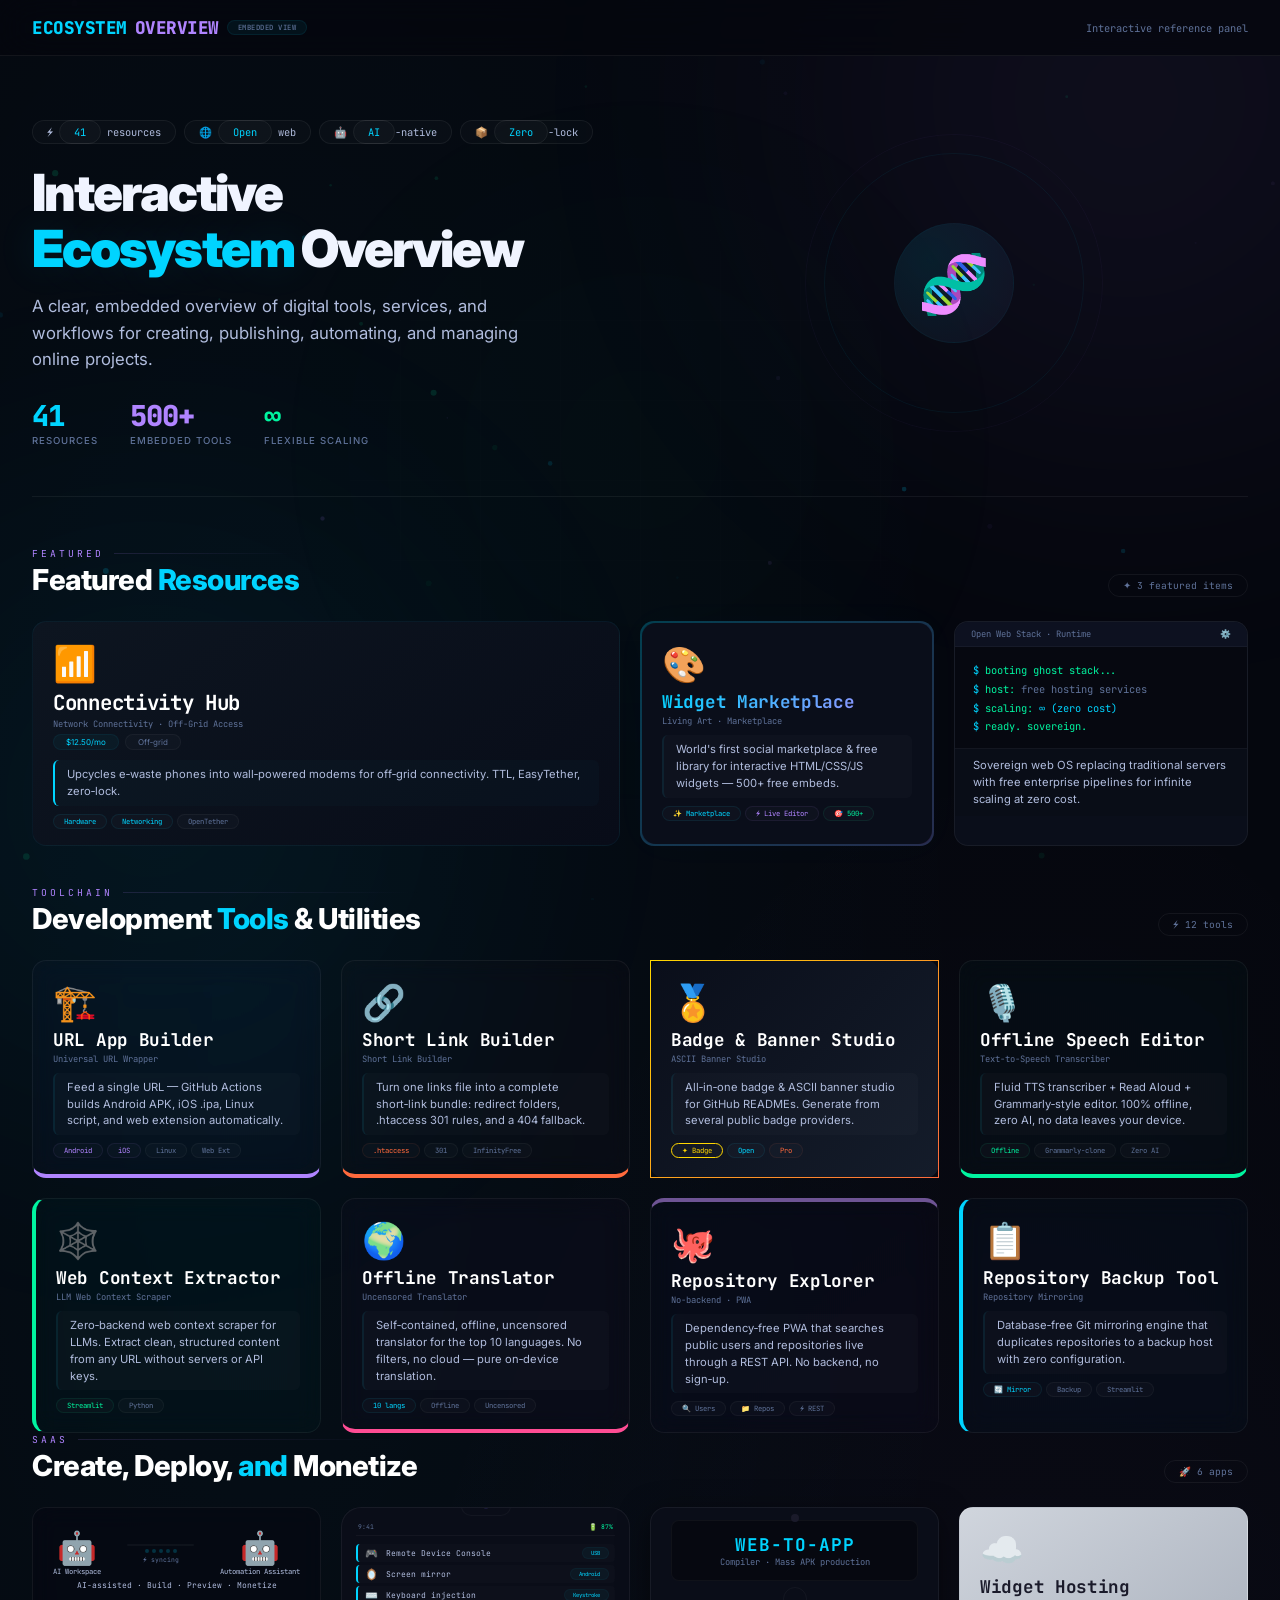
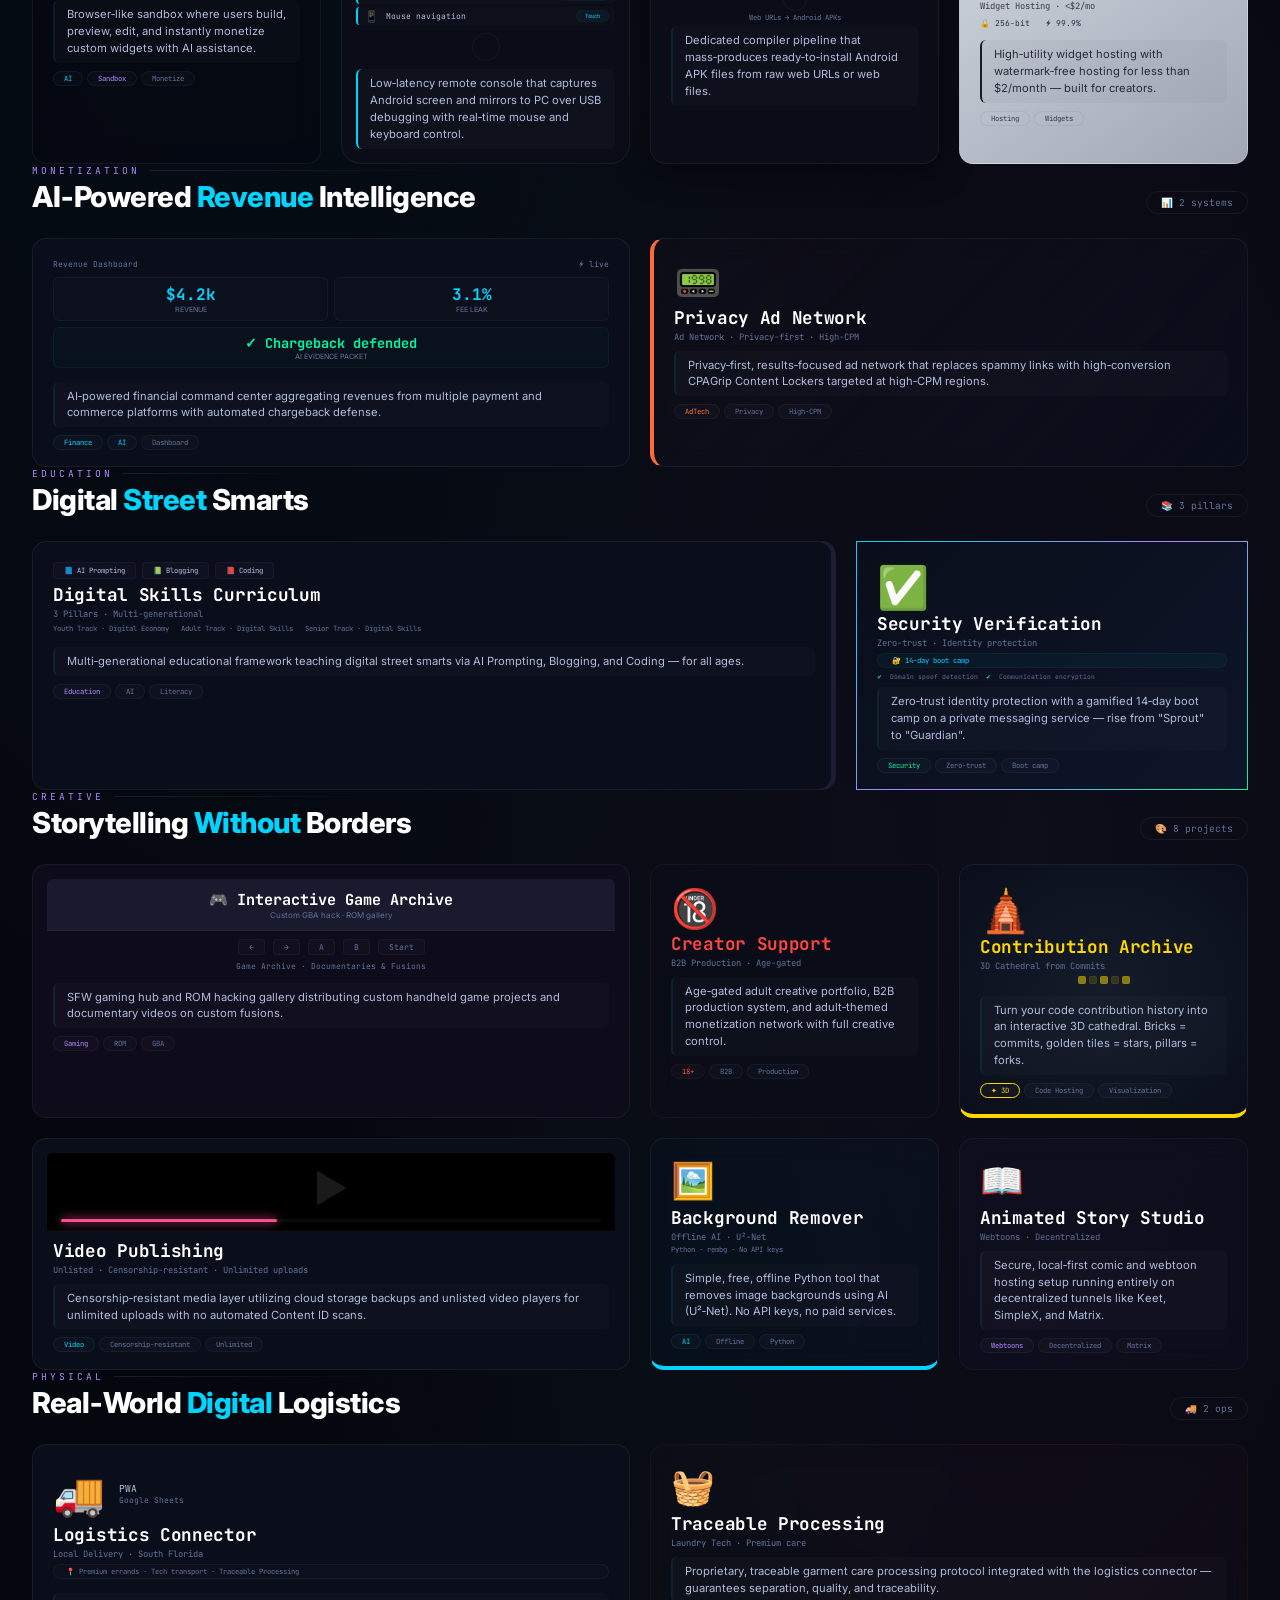
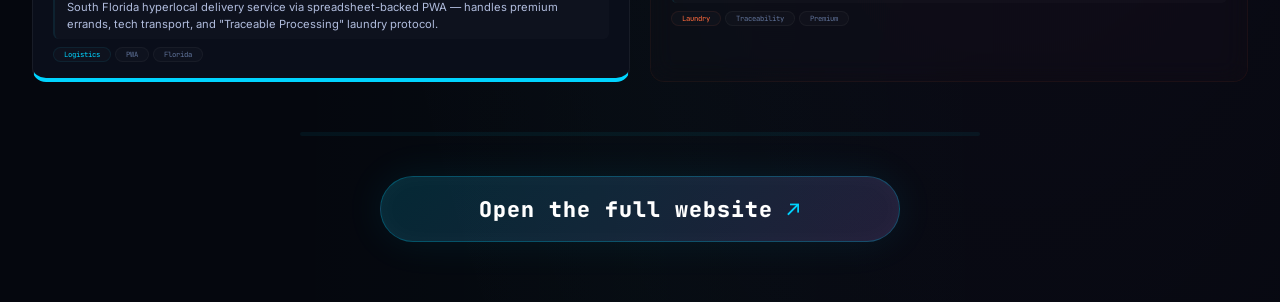
==== commit 803c4ef5: "Update index.html" ====
--- a/index.html
+++ b/index.html
@@ -1081,8 +1081,8 @@
 
         /* ───────────── FADE UP ───────────── */
         .fade-up {
-            opacity: 0;
-            transform: translateY(30px);
+            opacity: 1;
+            transform: translateY(0);
             transition: opacity 0.7s ease, transform 0.7s ease;
         }
         .fade-up.visible {
@@ -1209,6 +1209,34 @@
             height: 0;
             padding-bottom: 112%;
             overflow: hidden;
+        }
+        .site-link-button {
+            display: inline-flex;
+            align-items: center;
+            justify-content: center;
+            min-width: min(520px, 100%);
+            margin-top: 28px;
+            padding: 18px 36px;
+            border: 1px solid rgba(0, 212, 255, 0.25);
+            border-radius: var(--radius-pill);
+            background: linear-gradient(135deg, rgba(0, 212, 255, 0.16), rgba(176, 132, 255, 0.16));
+            color: #fff;
+            font-family: var(--font-mono);
+            font-size: clamp(1rem, 2vw, 1.35rem);
+            font-weight: 800;
+            letter-spacing: 1px;
+            text-decoration: none;
+            box-shadow: 0 0 40px rgba(0, 212, 255, 0.08), inset 0 0 24px rgba(255, 255, 255, 0.03);
+            transition: all var(--transition);
+        }
+        .site-link-button:hover {
+            transform: translateY(-5px) scale(1.02);
+            border-color: rgba(0, 212, 255, 0.55);
+            background: linear-gradient(135deg, rgba(0, 212, 255, 0.28), rgba(176, 132, 255, 0.28));
+            box-shadow: 0 18px 50px rgba(0, 212, 255, 0.16), 0 0 70px rgba(176, 132, 255, 0.1);
+        }
+        .site-link-button span {
+            color: var(--neon-cyan);
         }
         #detailsCard .card-inner iframe {
             position: absolute;
@@ -1926,6 +1954,10 @@
                 </iframe>
                 <div class="mask"></div>
             </div>
+        </div>
+        <a class="site-link-button" href="https://www.fedpromptly.org" target="_blank" rel="noopener noreferrer" aria-label="Open the full interactive ecosystem website">
+            Open the full website <span>&nbsp;↗</span>
+        </a>
         </div>
     </div>
 
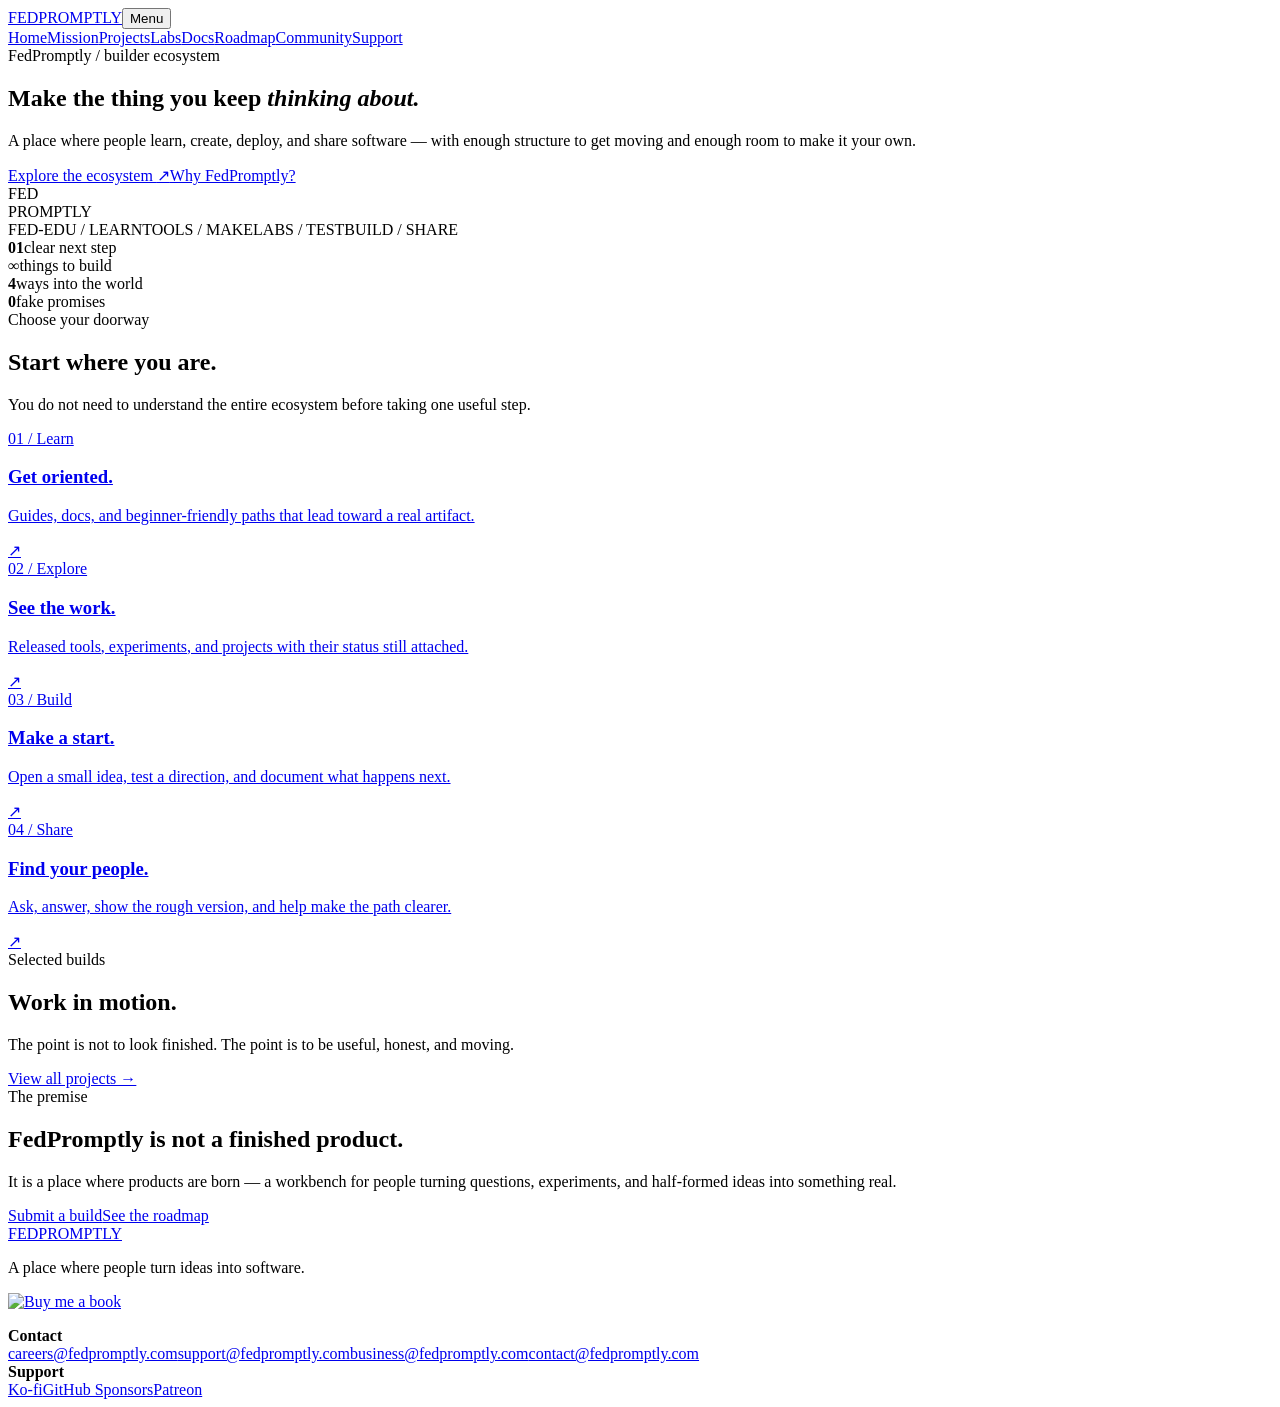
==== commit fa46b78d: "Add files via upload" ====
--- a/index.html
+++ b/index.html
@@ -1,2070 +1 @@
-<!DOCTYPE html>
-<html lang="en">
-<head>
-    <meta charset="UTF-8" />
-    <meta name="viewport" content="width=device-width, initial-scale=1.0" />
-    <title>Interactive Ecosystem Overview</title>
-    <link rel="preconnect" href="https://fonts.googleapis.com" />
-    <link rel="preconnect" href="https://fonts.gstatic.com" crossorigin />
-    <link href="https://fonts.googleapis.com/css2?family=Inter:opsz,wght@14..32,400;14..32,500;14..32,600;14..32,700;14..32,800;14..32,900&family=JetBrains+Mono:wght@400;500;600;700;800&display=swap" rel="stylesheet" />
-    <style>
-        /* ───────────── ROOT ───────────── */
-        :root {
-            --bg-base: #05070e;
-            --bg-card: rgba(6, 8, 18, 0.75);
-            --border-subtle: rgba(255, 255, 255, 0.04);
-            --border-glass: rgba(255, 255, 255, 0.06);
-            --neon-cyan: #00d4ff;
-            --neon-purple: #b084ff;
-            --neon-orange: #ff6a3d;
-            --neon-green: #00f5a0;
-            --neon-pink: #ff4d94;
-            --silver-start: #d0d5dd;
-            --silver-end: #a0a8b5;
-            --text-primary: #f0f4ff;
-            --text-secondary: #b0bcdd;
-            --text-muted: #5f7299;
-            --font-sans: 'Inter', -apple-system, sans-serif;
-            --font-mono: 'JetBrains Mono', 'Courier New', monospace;
-            --radius: 14px;
-            --radius-pill: 40px;
-            --transition: 0.35s cubic-bezier(0.22, 1, 0.36, 1);
-        }
-
-        * {
-            margin: 0;
-            padding: 0;
-            box-sizing: border-box;
-        }
-        body {
-            background: var(--bg-base);
-            background-image:
-                radial-gradient(ellipse at 20% 30%, rgba(0, 212, 255, 0.04) 0%, transparent 50%),
-                radial-gradient(ellipse at 80% 70%, rgba(176, 132, 255, 0.05) 0%, transparent 50%),
-                radial-gradient(ellipse at 50% 100%, rgba(0, 245, 160, 0.02) 0%, transparent 40%);
-            color: var(--text-primary);
-            font-family: var(--font-sans);
-            min-height: 100vh;
-            -webkit-font-smoothing: antialiased;
-            overflow-x: hidden;
-        }
-
-        /* ───────────── BG LAYERS ───────────── */
-        #orb-canvas {
-            position: fixed;
-            top: 0;
-            left: 0;
-            width: 100%;
-            height: 100%;
-            z-index: 0;
-            pointer-events: none;
-        }
-        .grid-overlay {
-            position: fixed;
-            top: 0;
-            left: 0;
-            width: 100%;
-            height: 100%;
-            background-image:
-                linear-gradient(rgba(255, 255, 255, 0.008) 1px, transparent 1px),
-                linear-gradient(90deg, rgba(255, 255, 255, 0.008) 1px, transparent 1px);
-            background-size: 80px 80px;
-            z-index: 1;
-            pointer-events: none;
-            mask-image: radial-gradient(ellipse at center, black 20%, transparent 70%);
-            -webkit-mask-image: radial-gradient(ellipse at center, black 20%, transparent 70%);
-        }
-        .ambient-glow {
-            position: fixed;
-            border-radius: 50%;
-            filter: blur(140px);
-            pointer-events: none;
-            z-index: 0;
-            opacity: 0.12;
-        }
-        .ambient-glow.g1 {
-            width: 700px;
-            height: 700px;
-            top: -250px;
-            right: -200px;
-            background: var(--neon-purple);
-            opacity: 0.06;
-        }
-        .ambient-glow.g2 {
-            width: 600px;
-            height: 600px;
-            bottom: -200px;
-            left: -150px;
-            background: var(--neon-cyan);
-            opacity: 0.05;
-        }
-        .ambient-glow.g3 {
-            width: 400px;
-            height: 400px;
-            top: 50%;
-            left: 50%;
-            transform: translate(-50%, -50%);
-            background: var(--neon-green);
-            opacity: 0.03;
-        }
-
-        /* ───────────── HEADER / NAV ───────────── */
-        .site-header {
-            position: fixed;
-            top: 0;
-            left: 0;
-            right: 0;
-            z-index: 100;
-            padding: 16px 32px;
-            display: flex;
-            justify-content: space-between;
-            align-items: center;
-            background: rgba(5, 7, 14, 0.7);
-            backdrop-filter: blur(20px);
-            border-bottom: 1px solid var(--border-glass);
-        }
-        .site-header .logo {
-            font-family: var(--font-mono);
-            font-weight: 800;
-            font-size: 1.1rem;
-            letter-spacing: -0.5px;
-            color: #fff;
-            display: flex;
-            align-items: center;
-            gap: 8px;
-        }
-        .site-header .logo .fed {
-            color: var(--neon-cyan);
-        }
-        .site-header .logo .os {
-            color: var(--neon-purple);
-        }
-        .site-header .logo .badge {
-            font-size: 0.45rem;
-            background: rgba(0, 212, 255, 0.06);
-            border: 1px solid rgba(0, 212, 255, 0.08);
-            padding: 2px 10px;
-            border-radius: var(--radius-pill);
-            color: var(--text-muted);
-            font-weight: 500;
-            letter-spacing: 0.5px;
-        }
-        .header-actions {
-            display: flex;
-            gap: 10px;
-            align-items: center;
-        }
-        .header-actions a {
-            font-family: var(--font-mono);
-            font-weight: 600;
-            font-size: 0.65rem;
-            padding: 7px 16px;
-            border-radius: var(--radius-pill);
-            text-decoration: none;
-            transition: all var(--transition);
-            letter-spacing: 0.3px;
-            border: 1px solid var(--border-glass);
-            backdrop-filter: blur(8px);
-        }
-        .header-actions .btn-subscribe {
-            background: rgba(0, 212, 255, 0.06);
-            color: var(--neon-cyan);
-            border-color: rgba(0, 212, 255, 0.1);
-        }
-        .header-actions .btn-subscribe:hover {
-            background: rgba(0, 212, 255, 0.14);
-            transform: translateY(-2px);
-            box-shadow: 0 8px 30px rgba(0, 212, 255, 0.06);
-        }
-        .header-actions .btn-sponsor {
-            background: rgba(176, 132, 255, 0.06);
-            color: var(--neon-purple);
-            border-color: rgba(176, 132, 255, 0.1);
-        }
-        .header-actions .btn-sponsor:hover {
-            background: rgba(176, 132, 255, 0.14);
-            transform: translateY(-2px);
-            box-shadow: 0 8px 30px rgba(176, 132, 255, 0.06);
-        }
-        @media (max-width: 640px) {
-            .site-header {
-                padding: 12px 16px;
-                flex-wrap: wrap;
-                gap: 8px;
-            }
-            .site-header .logo {
-                font-size: 0.9rem;
-            }
-            .header-actions a {
-                font-size: 0.55rem;
-                padding: 5px 12px;
-            }
-        }
-
-        /* ───────────── MAIN LAYOUT ───────────── */
-        .main-wrapper {
-            position: relative;
-            z-index: 5;
-            max-width: 1440px;
-            margin: 0 auto;
-            padding: 80px 32px 40px;
-        }
-        @media (max-width: 768px) {
-            .main-wrapper {
-                padding: 72px 16px 24px;
-            }
-        }
-
-        /* ───────────── HERO ───────────── */
-        .hero-section {
-            padding: 40px 0 50px;
-            position: relative;
-            border-bottom: 1px solid var(--border-glass);
-            margin-bottom: 50px;
-        }
-        .hero-section .hero-grid {
-            display: grid;
-            grid-template-columns: 1fr 1fr;
-            gap: 40px;
-            align-items: center;
-        }
-        .hero-content h1 {
-            font-size: 3.2rem;
-            font-weight: 900;
-            line-height: 1.1;
-            letter-spacing: -2px;
-            margin-bottom: 16px;
-        }
-        .hero-content h1 .hl-cyan {
-            color: var(--neon-cyan);
-            text-shadow: 0 0 40px rgba(0, 212, 255, 0.1);
-        }
-        .hero-content h1 .hl-purple {
-            color: var(--neon-purple);
-            text-shadow: 0 0 40px rgba(176, 132, 255, 0.1);
-        }
-        .hero-content h1 .hl-green {
-            color: var(--neon-green);
-            text-shadow: 0 0 40px rgba(0, 245, 160, 0.1);
-        }
-        .hero-content p {
-            font-size: 1.05rem;
-            color: var(--text-secondary);
-            max-width: 500px;
-            line-height: 1.6;
-            margin-bottom: 24px;
-        }
-        .hero-stats {
-            display: flex;
-            gap: 32px;
-            margin-top: 8px;
-        }
-        .hero-stats .stat {
-            display: flex;
-            flex-direction: column;
-        }
-        .hero-stats .stat .num {
-            font-family: var(--font-mono);
-            font-size: 1.8rem;
-            font-weight: 800;
-            color: #fff;
-            letter-spacing: -1px;
-        }
-        .hero-stats .stat .num .cyan {
-            color: var(--neon-cyan);
-        }
-        .hero-stats .stat .num .purple {
-            color: var(--neon-purple);
-        }
-        .hero-stats .stat .num .green {
-            color: var(--neon-green);
-        }
-        .hero-stats .stat .label {
-            font-size: 0.6rem;
-            color: var(--text-muted);
-            text-transform: uppercase;
-            letter-spacing: 1px;
-            font-weight: 500;
-        }
-        .hero-visual {
-            display: flex;
-            justify-content: center;
-            align-items: center;
-            position: relative;
-        }
-        .hero-visual .orb-ring {
-            width: 260px;
-            height: 260px;
-            border-radius: 50%;
-            border: 1px solid rgba(0, 212, 255, 0.06);
-            position: relative;
-            display: flex;
-            align-items: center;
-            justify-content: center;
-            animation: orbPulse 4s ease-in-out infinite;
-        }
-        .hero-visual .orb-ring::before {
-            content: '';
-            position: absolute;
-            inset: -20px;
-            border-radius: 50%;
-            border: 1px solid rgba(176, 132, 255, 0.04);
-            animation: ringSpin 20s linear infinite;
-        }
-        .hero-visual .orb-ring .inner {
-            width: 120px;
-            height: 120px;
-            border-radius: 50%;
-            background: radial-gradient(circle at 30% 30%, rgba(0, 212, 255, 0.1), rgba(176, 132, 255, 0.05));
-            border: 1px solid rgba(0, 212, 255, 0.04);
-            display: flex;
-            align-items: center;
-            justify-content: center;
-            font-size: 3.6rem;
-            animation: float 6s ease-in-out infinite;
-        }
-        @keyframes orbPulse {
-            0%, 100% { box-shadow: 0 0 60px rgba(0, 212, 255, 0.02), 0 0 120px rgba(176, 132, 255, 0.01); }
-            50% { box-shadow: 0 0 80px rgba(0, 212, 255, 0.06), 0 0 160px rgba(176, 132, 255, 0.03); }
-        }
-        @keyframes ringSpin {
-            0% { transform: rotate(0deg); }
-            100% { transform: rotate(360deg); }
-        }
-        @keyframes float {
-            0%, 100% { transform: translateY(0px); }
-            50% { transform: translateY(-12px); }
-        }
-
-        .hero-tag-row {
-            display: flex;
-            gap: 8px;
-            flex-wrap: wrap;
-            margin-bottom: 20px;
-        }
-        .hero-tag-row span {
-            background: rgba(255, 255, 255, 0.02);
-            border: 1px solid var(--border-glass);
-            padding: 4px 14px;
-            border-radius: var(--radius-pill);
-            font-size: 0.65rem;
-            color: var(--text-secondary);
-            font-family: var(--font-mono);
-        }
-        .hero-tag-row span .highlight {
-            color: var(--neon-cyan);
-        }
-
-        @media (max-width: 900px) {
-            .hero-section .hero-grid {
-                grid-template-columns: 1fr;
-                gap: 24px;
-                text-align: center;
-            }
-            .hero-content p {
-                margin-left: auto;
-                margin-right: auto;
-            }
-            .hero-stats {
-                justify-content: center;
-            }
-            .hero-content h1 {
-                font-size: 2.4rem;
-            }
-            .hero-visual .orb-ring {
-                width: 180px;
-                height: 180px;
-            }
-            .hero-visual .orb-ring .inner {
-                width: 80px;
-                height: 80px;
-                font-size: 2.4rem;
-            }
-            .hero-tag-row {
-                justify-content: center;
-            }
-        }
-        @media (max-width: 480px) {
-            .hero-content h1 {
-                font-size: 1.8rem;
-            }
-            .hero-stats {
-                gap: 20px;
-                flex-wrap: wrap;
-            }
-            .hero-stats .stat .num {
-                font-size: 1.4rem;
-            }
-        }
-
-        /* ───────────── SECTION HEADERS ───────────── */
-        .section-header {
-            display: flex;
-            justify-content: space-between;
-            align-items: flex-end;
-            margin-bottom: 24px;
-            flex-wrap: wrap;
-            gap: 12px;
-        }
-        .section-header .title-group {
-            display: flex;
-            flex-direction: column;
-            gap: 2px;
-        }
-        .section-header .section-label {
-            font-family: var(--font-mono);
-            font-size: 0.6rem;
-            text-transform: uppercase;
-            letter-spacing: 3px;
-            color: var(--neon-purple);
-            display: flex;
-            align-items: center;
-            gap: 10px;
-        }
-        .section-header .section-label::after {
-            content: '';
-            flex: 1;
-            height: 1px;
-            background: linear-gradient(90deg, rgba(176, 132, 255, 0.15), transparent);
-            min-width: 40px;
-        }
-        .section-header h2 {
-            font-size: 1.8rem;
-            font-weight: 800;
-            letter-spacing: -0.5px;
-            color: #fff;
-        }
-        .section-header h2 .hl {
-            color: var(--neon-cyan);
-        }
-        .section-header .section-more {
-            font-family: var(--font-mono);
-            font-size: 0.6rem;
-            color: var(--text-muted);
-            border: 1px solid var(--border-glass);
-            padding: 4px 14px;
-            border-radius: var(--radius-pill);
-            transition: all var(--transition);
-            cursor: default;
-        }
-        .section-header .section-more:hover {
-            border-color: rgba(0, 212, 255, 0.1);
-            color: var(--text-secondary);
-        }
-
-        /* ───────────── GRID SYSTEMS ───────────── */
-        .grid-featured {
-            display: grid;
-            grid-template-columns: 2fr 1fr 1fr;
-            gap: 20px;
-            margin-bottom: 40px;
-        }
-        .grid-4 {
-            display: grid;
-            grid-template-columns: repeat(4, 1fr);
-            gap: 20px;
-        }
-        .grid-3 {
-            display: grid;
-            grid-template-columns: repeat(3, 1fr);
-            gap: 20px;
-        }
-        .grid-2 {
-            display: grid;
-            grid-template-columns: repeat(2, 1fr);
-            gap: 20px;
-        }
-        .grid-masonry {
-            display: grid;
-            grid-template-columns: repeat(4, 1fr);
-            gap: 20px;
-        }
-
-        .span-2 {
-            grid-column: span 2;
-        }
-        .span-3 {
-            grid-column: span 3;
-        }
-        .span-full {
-            grid-column: 1 / -1;
-        }
-
-        @media (max-width: 1100px) {
-            .grid-featured {
-                grid-template-columns: 1fr 1fr;
-            }
-            .grid-4,
-            .grid-masonry {
-                grid-template-columns: repeat(2, 1fr);
-            }
-            .span-2 {
-                grid-column: span 2;
-            }
-            .span-3 {
-                grid-column: span 2;
-            }
-        }
-        @media (max-width: 768px) {
-            .grid-featured {
-                grid-template-columns: 1fr;
-            }
-            .grid-3,
-            .grid-2,
-            .grid-4,
-            .grid-masonry {
-                grid-template-columns: 1fr;
-            }
-            .span-2,
-            .span-3 {
-                grid-column: span 1;
-            }
-        }
-
-        /* ───────────── CARD BASE ───────────── */
-        .card {
-            background: var(--bg-card);
-            border: 1px solid var(--border-glass);
-            border-radius: var(--radius);
-            padding: 0;
-            overflow: hidden;
-            backdrop-filter: blur(12px) saturate(1.2);
-            transition: all var(--transition);
-            display: flex;
-            flex-direction: column;
-            position: relative;
-            animation: borderPulse 4s ease-in-out infinite;
-        }
-        .card:hover {
-            transform: translateY(-6px) scale(1.01);
-            border-color: rgba(0, 212, 255, 0.12);
-            box-shadow: 0 20px 60px rgba(0, 0, 0, 0.4), 0 0 40px rgba(0, 212, 255, 0.03);
-            animation-play-state: paused;
-        }
-        @keyframes borderPulse {
-            0%, 100% { box-shadow: 0 0 0 rgba(0, 212, 255, 0); }
-            50% { box-shadow: 0 0 30px rgba(0, 212, 255, 0.02); }
-        }
-
-        .card .card-body {
-            padding: 20px 20px 16px;
-            flex: 1;
-            display: flex;
-            flex-direction: column;
-        }
-        .card .card-body .card-icon {
-            font-size: 2.2rem;
-            margin-bottom: 4px;
-        }
-        .card .card-body .card-name {
-            font-family: var(--font-mono);
-            font-weight: 700;
-            font-size: 1.1rem;
-            color: #fff;
-            letter-spacing: -0.3px;
-        }
-        .card .card-body .card-sub {
-            font-size: 0.55rem;
-            color: var(--text-muted);
-            font-family: var(--font-mono);
-            margin-top: 2px;
-        }
-        .card .card-body .card-desc {
-            font-size: 0.7rem;
-            color: var(--text-secondary);
-            line-height: 1.5;
-            margin-top: 8px;
-            padding: 6px 12px;
-            background: rgba(255, 255, 255, 0.02);
-            border-radius: 6px;
-            border-left: 2px solid rgba(0, 212, 255, 0.08);
-        }
-        .card .card-body .card-tags {
-            display: flex;
-            gap: 4px;
-            flex-wrap: wrap;
-            margin-top: 8px;
-        }
-        .card .card-body .card-tags span {
-            background: rgba(255, 255, 255, 0.02);
-            border: 1px solid var(--border-subtle);
-            padding: 2px 10px;
-            border-radius: var(--radius-pill);
-            font-size: 0.45rem;
-            color: var(--text-muted);
-            font-family: var(--font-mono);
-        }
-        .card .card-body .card-tags .accent {
-            border-color: rgba(0, 212, 255, 0.08);
-            color: var(--neon-cyan);
-        }
-        .card .card-body .card-tags .accent-purple {
-            border-color: rgba(176, 132, 255, 0.08);
-            color: var(--neon-purple);
-        }
-        .card .card-body .card-tags .accent-green {
-            border-color: rgba(0, 245, 160, 0.08);
-            color: var(--neon-green);
-        }
-        .card .card-body .card-tags .accent-orange {
-            border-color: rgba(255, 106, 61, 0.08);
-            color: var(--neon-orange);
-        }
-
-        /* ───────────── SPECIAL CARDS ───────────── */
-        .card-featured {
-            background: linear-gradient(145deg, #0d1520, #080c18);
-            border: 1px solid rgba(0, 212, 255, 0.06);
-        }
-        .card-featured .card-body .card-name {
-            font-size: 1.3rem;
-        }
-        .card-featured .card-body .card-desc {
-            border-left-color: var(--neon-cyan);
-            background: rgba(0, 212, 255, 0.02);
-        }
-
-        .card-glow {
-            border: 2px solid rgba(0, 212, 255, 0.08);
-            position: relative;
-            overflow: visible;
-            box-shadow: 0 0 40px rgba(0, 212, 255, 0.02);
-            animation: glowPulse 3s ease-in-out infinite;
-        }
-        .card-glow::before {
-            content: '';
-            position: absolute;
-            inset: -2px;
-            border-radius: var(--radius);
-            background: linear-gradient(135deg, var(--neon-cyan), var(--neon-purple), var(--neon-pink), var(--neon-cyan));
-            background-size: 300% 300%;
-            z-index: -1;
-            animation: gradientMove 5s ease-in-out infinite;
-            opacity: 0.2;
-        }
-        .card-glow:hover::before {
-            opacity: 0.4;
-        }
-        .card-glow::after {
-            content: '';
-            position: absolute;
-            inset: 0;
-            border-radius: var(--radius);
-            background: #0a0e1a;
-            z-index: -1;
-        }
-        @keyframes glowPulse {
-            0%, 100% { box-shadow: 0 0 30px rgba(0, 212, 255, 0.02), 0 0 60px rgba(176, 132, 255, 0.01); }
-            50% { box-shadow: 0 0 50px rgba(0, 212, 255, 0.06), 0 0 100px rgba(176, 132, 255, 0.02); }
-        }
-        @keyframes gradientMove {
-            0% { background-position: 0% 50%; }
-            50% { background-position: 100% 50%; }
-            100% { background-position: 0% 50%; }
-        }
-        .card-glow .card-body .card-name {
-            background: linear-gradient(135deg, var(--neon-cyan), var(--neon-purple));
-            -webkit-background-clip: text;
-            -webkit-text-fill-color: transparent;
-            background-clip: text;
-        }
-
-        .card-silver {
-            background: linear-gradient(145deg, #d0d5dd, #a0a8b5);
-            border: 1px solid rgba(255, 255, 255, 0.15);
-            color: #1a1a2a;
-            backdrop-filter: none;
-        }
-        .card-silver .card-body .card-name {
-            color: #1a1a2a;
-        }
-        .card-silver .card-body .card-sub {
-            color: #3a3a4a;
-        }
-        .card-silver .card-body .card-desc {
-            color: #2a2a3a;
-            border-left-color: #1a1a2a;
-            background: rgba(0, 0, 0, 0.03);
-        }
-        .card-silver .card-body .card-tags span {
-            color: #3a3a4a;
-            border-color: rgba(0, 0, 0, 0.06);
-        }
-        .card-silver::before {
-            content: '';
-            position: absolute;
-            top: 0;
-            left: -75%;
-            width: 50%;
-            height: 100%;
-            background: linear-gradient(90deg, transparent, rgba(255, 255, 255, 0.25), transparent);
-            transform: skewX(-25deg);
-            animation: shimmer 4s infinite;
-            pointer-events: none;
-        }
-        @keyframes shimmer {
-            0% { left: -75%; }
-            100% { left: 125%; }
-        }
-
-        .card-terminal {
-            background: #0a0e1a;
-            border: 1px solid var(--border-glass);
-        }
-        .card-terminal .term-bar {
-            background: #0d1120;
-            padding: 6px 16px;
-            border-bottom: 1px solid var(--border-subtle);
-            display: flex;
-            justify-content: space-between;
-            font-family: var(--font-mono);
-            font-size: 0.55rem;
-            color: var(--text-muted);
-        }
-        .card-terminal .term-body {
-            padding: 14px 18px 12px;
-            font-family: var(--font-mono);
-            font-size: 0.65rem;
-            line-height: 1.8;
-            color: var(--neon-green);
-            background: #060810;
-            min-height: 80px;
-        }
-        .card-terminal .term-body .prompt {
-            color: var(--neon-cyan);
-        }
-        .card-terminal .term-body .dim {
-            color: var(--text-muted);
-        }
-        .card-terminal .term-body .line {
-            opacity: 0;
-            animation: typeIn 0.04s forwards;
-        }
-        .card-terminal .term-body .line:nth-child(1) { animation-delay: 0.1s; }
-        .card-terminal .term-body .line:nth-child(2) { animation-delay: 0.6s; }
-        .card-terminal .term-body .line:nth-child(3) { animation-delay: 1.2s; }
-        .card-terminal .term-body .line:nth-child(4) { animation-delay: 1.8s; }
-        @keyframes typeIn {
-            0% { opacity: 0; transform: translateX(-4px); }
-            100% { opacity: 1; transform: translateX(0); }
-        }
-        .card-terminal .card-body {
-            padding: 0;
-        }
-        .card-terminal .card-body .card-desc {
-            margin: 0;
-            border-radius: 0;
-            border-left: none;
-            border-top: 1px solid var(--border-subtle);
-            background: rgba(0, 0, 0, 0.1);
-            padding: 8px 18px;
-        }
-
-        .card-browser {
-            background: #0c101f;
-            border: 1px solid var(--border-glass);
-        }
-        .card-browser .browser-bar {
-            display: flex;
-            align-items: center;
-            padding: 5px 12px;
-            background: #0a0d18;
-            border-bottom: 1px solid var(--border-subtle);
-            gap: 10px;
-        }
-        .card-browser .browser-dots {
-            display: flex;
-            gap: 5px;
-        }
-        .card-browser .browser-dots span {
-            width: 10px;
-            height: 10px;
-            border-radius: 50%;
-            display: block;
-        }
-        .card-browser .browser-dots .r { background: #ff5f56; animation: dotGlow 1.4s ease-in-out infinite; }
-        .card-browser .browser-dots .y { background: #ffbd2e; animation: dotGlow 1.8s ease-in-out infinite 0.3s; }
-        .card-browser .browser-dots .g { background: #27c93f; animation: dotGlow 2.2s ease-in-out infinite 0.6s; }
-        @keyframes dotGlow {
-            0%, 100% { box-shadow: 0 0 4px rgba(255,255,255,0.1); }
-            25% { box-shadow: 0 0 20px rgba(255,95,86,0.4); }
-            50% { box-shadow: 0 0 24px rgba(255,189,46,0.5); }
-            75% { box-shadow: 0 0 28px rgba(39,201,63,0.5); }
-        }
-        .card-browser .browser-tabs {
-            display: flex;
-            gap: 3px;
-            flex: 1;
-        }
-        .card-browser .browser-tabs .tab {
-            background: rgba(255, 255, 255, 0.02);
-            padding: 3px 12px;
-            border-radius: 4px 4px 0 0;
-            font-family: var(--font-mono);
-            font-size: 0.5rem;
-            color: var(--text-secondary);
-            border: 1px solid var(--border-subtle);
-            border-bottom: none;
-        }
-        .card-browser .browser-tabs .tab.active {
-            background: rgba(0, 212, 255, 0.04);
-            color: #fff;
-            border-color: rgba(0, 212, 255, 0.06);
-        }
-        .card-browser .browser-url {
-            background: #05070e;
-            border: 1px solid var(--border-subtle);
-            border-radius: 20px;
-            padding: 3px 14px;
-            font-family: var(--font-mono);
-            font-size: 0.5rem;
-            color: var(--text-secondary);
-            display: flex;
-            align-items: center;
-            gap: 6px;
-            margin: 4px 12px;
-        }
-        .card-browser .browser-url .lock {
-            color: var(--neon-green);
-        }
-        .card-browser .card-body {
-            padding: 0;
-        }
-        .card-browser .card-body .browser-body {
-            padding: 14px 18px 12px;
-            text-align: center;
-        }
-        .card-browser .card-body .browser-body .big-icon {
-            font-size: 2.4rem;
-        }
-        .card-browser .card-body .card-desc {
-            margin: 0;
-            border-radius: 0;
-            border-left: none;
-            border-top: 1px solid var(--border-subtle);
-            background: rgba(0, 0, 0, 0.1);
-        }
-
-        .card-phone {
-            background: #0a0d18;
-            border: 1px solid var(--border-glass);
-            border-radius: 20px;
-            position: relative;
-        }
-        .card-phone .phone-notch {
-            width: 50px;
-            height: 16px;
-            background: #0a0d18;
-            border-radius: 0 0 10px 10px;
-            margin: -8px auto 0;
-            border: 1px solid var(--border-subtle);
-            border-top: none;
-            position: relative;
-            z-index: 2;
-        }
-        .card-phone .phone-notch .dot {
-            width: 5px;
-            height: 5px;
-            background: #1a1a3a;
-            border-radius: 50%;
-            position: absolute;
-            top: 4px;
-            left: 50%;
-            transform: translateX(-50%);
-        }
-        .card-phone .card-body {
-            padding: 6px 14px 14px;
-        }
-        .card-phone .phone-status {
-            display: flex;
-            justify-content: space-between;
-            font-family: var(--font-mono);
-            font-size: 0.4rem;
-            color: var(--text-muted);
-            padding: 0 2px 4px;
-            border-bottom: 1px solid var(--border-subtle);
-            margin-bottom: 6px;
-        }
-        .card-phone .phone-features {
-            display: flex;
-            flex-direction: column;
-            gap: 3px;
-            padding: 2px 0;
-        }
-        .card-phone .phone-features .feat {
-            display: flex;
-            align-items: center;
-            gap: 8px;
-            font-family: var(--font-mono);
-            font-size: 0.5rem;
-            color: var(--text-secondary);
-            padding: 2px 6px;
-            border-radius: 4px;
-            background: rgba(255, 255, 255, 0.01);
-            border-left: 2px solid var(--neon-cyan);
-        }
-        .card-phone .phone-features .feat .icon {
-            font-size: 0.65rem;
-            width: 14px;
-            text-align: center;
-        }
-        .card-phone .phone-features .feat .tag {
-            font-size: 0.35rem;
-            color: var(--neon-cyan);
-            background: rgba(0, 212, 255, 0.04);
-            padding: 1px 8px;
-            border-radius: var(--radius-pill);
-            border: 1px solid rgba(0, 212, 255, 0.04);
-            margin-left: auto;
-        }
-        .card-phone .phone-home {
-            width: 28px;
-            height: 28px;
-            border-radius: 50%;
-            border: 1px solid var(--border-subtle);
-            margin: 6px auto 2px;
-            background: transparent;
-        }
-        .card-phone .card-body .card-desc {
-            margin-top: 6px;
-            border-left-color: var(--neon-cyan);
-        }
-
-        .card-truck {
-            border-bottom: 4px solid var(--neon-cyan);
-            background: #0a0e1a;
-        }
-        .card-truck .truck-display {
-            display: flex;
-            align-items: center;
-            gap: 14px;
-            font-size: 2.6rem;
-            padding: 4px 0;
-        }
-        .card-truck .truck-display .detail {
-            font-size: 0.5rem;
-            color: var(--text-muted);
-            font-family: var(--font-mono);
-            display: flex;
-            flex-direction: column;
-            align-items: flex-start;
-        }
-
-        .card-verify {
-            background: linear-gradient(135deg, #0a0e1a, #0d1528);
-            border-image: linear-gradient(135deg, var(--neon-cyan), var(--neon-purple), var(--neon-green)) 1;
-            border-image-slice: 1;
-        }
-        .card-verify .verify-badge {
-            background: rgba(0, 212, 255, 0.04);
-            border: 1px solid rgba(0, 212, 255, 0.06);
-            padding: 2px 14px;
-            border-radius: var(--radius-pill);
-            font-family: var(--font-mono);
-            font-size: 0.45rem;
-            color: var(--neon-cyan);
-            display: inline-block;
-            margin-top: 4px;
-        }
-        .card-verify .verify-checks {
-            display: flex;
-            gap: 8px;
-            margin-top: 4px;
-            font-family: var(--font-mono);
-            font-size: 0.4rem;
-            color: var(--text-muted);
-            flex-wrap: wrap;
-        }
-        .card-verify .verify-checks span {
-            color: var(--neon-green);
-        }
-
-        .card-red {
-            background: rgba(10, 14, 26, 0.6);
-            border: 1px solid rgba(255, 77, 77, 0.08);
-            backdrop-filter: blur(16px);
-            filter: blur(0.5px);
-            animation: redPulse 2.5s ease-in-out infinite;
-            transition: all var(--transition);
-        }
-        .card-red:hover {
-            filter: blur(0px);
-            backdrop-filter: blur(8px);
-            border-color: rgba(255, 0, 0, 0.2);
-            box-shadow: 0 20px 60px rgba(0, 0, 0, 0.5), 0 0 60px rgba(255, 0, 0, 0.08);
-        }
-        @keyframes redPulse {
-            0%, 100% { box-shadow: 0 0 20px rgba(255, 0, 0, 0.03); }
-            50% { box-shadow: 0 0 40px rgba(255, 0, 0, 0.08); }
-        }
-        .card-red .card-body .card-name {
-            color: #ff4444;
-        }
-
-        .card-robots .robot-row {
-            display: flex;
-            align-items: center;
-            justify-content: center;
-            gap: 12px;
-            width: 100%;
-        }
-        .card-robots .robot-row .robot-wrap {
-            display: flex;
-            flex-direction: column;
-            align-items: center;
-        }
-        .card-robots .robot-row .robot-wrap .robot {
-            font-size: 2rem;
-        }
-        .card-robots .robot-row .robot-wrap .rname {
-            font-family: var(--font-mono);
-            font-size: 0.45rem;
-            color: var(--text-secondary);
-        }
-        .card-robots .robot-row .stream {
-            display: flex;
-            flex-direction: column;
-            align-items: center;
-            flex: 1;
-            padding: 0 6px;
-        }
-        .card-robots .robot-row .stream .line {
-            width: 80%;
-            height: 2px;
-            background: var(--border-subtle);
-            border-radius: 4px;
-            overflow: hidden;
-            margin: 3px 0;
-            position: relative;
-        }
-        .card-robots .robot-row .stream .line.active::after {
-            content: '';
-            position: absolute;
-            left: -30%;
-            top: 0;
-            width: 30%;
-            height: 100%;
-            background: var(--neon-cyan);
-            animation: streamMove 1.2s linear infinite;
-            border-radius: 4px;
-        }
-        @keyframes streamMove {
-            0% { left: -30%; }
-            100% { left: 110%; }
-        }
-        .card-robots .robot-row .stream .dots {
-            display: flex;
-            gap: 3px;
-        }
-        .card-robots .robot-row .stream .dots span {
-            width: 4px;
-            height: 4px;
-            border-radius: 50%;
-            background: var(--neon-cyan);
-            opacity: 0.2;
-            animation: particleFade 1.4s ease-in-out infinite;
-        }
-        .card-robots .robot-row .stream .dots span:nth-child(2) { animation-delay: 0.2s; }
-        .card-robots .robot-row .stream .dots span:nth-child(3) { animation-delay: 0.4s; }
-        .card-robots .robot-row .stream .dots span:nth-child(4) { animation-delay: 0.6s; }
-        .card-robots .robot-row .stream .dots span:nth-child(5) { animation-delay: 0.8s; }
-        @keyframes particleFade {
-            0%, 100% { opacity: 0.2; transform: scale(0.8); }
-            50% { opacity: 0.8; transform: scale(1.2); }
-        }
-        .card-robots .robot-row .stream .label {
-            font-family: var(--font-mono);
-            font-size: 0.4rem;
-            color: var(--text-muted);
-            margin-top: 2px;
-        }
-
-        /* ───────────── FADE UP ───────────── */
-        .fade-up {
-            opacity: 1;
-            transform: translateY(0);
-            transition: opacity 0.7s ease, transform 0.7s ease;
-        }
-        .fade-up.visible {
-            opacity: 1;
-            transform: translateY(0);
-        }
-
-        /* ───────────── JOIN SECTION ───────────── */
-        .join-section {
-            margin: 50px 0 20px;
-            display: flex;
-            flex-direction: column;
-            align-items: center;
-            gap: 12px;
-        }
-        .join-btn-wrapper {
-            display: block;
-            width: 100%;
-            max-width: 680px;
-            position: relative;
-            border: none;
-            background: transparent;
-            cursor: pointer;
-            padding: 0;
-            margin: 0 auto;
-            border-radius: var(--radius);
-            transition: all var(--transition);
-        }
-        .join-btn-wrapper .btn-inner {
-            position: relative;
-            width: 100%;
-            border-radius: var(--radius);
-            border: 2px solid rgba(0, 212, 255, 0.06);
-            overflow: hidden;
-            background: linear-gradient(145deg, #0a0e1a, #05070e);
-            transition: all var(--transition);
-            box-shadow: 0 0 40px rgba(0, 212, 255, 0.02);
-        }
-        .join-btn-wrapper:hover .btn-inner {
-            border-color: rgba(0, 212, 255, 0.2);
-            transform: translateY(-4px);
-            box-shadow: 0 20px 60px rgba(0, 0, 0, 0.4), 0 0 60px rgba(0, 212, 255, 0.04);
-        }
-        .join-btn-wrapper .btn-overlay {
-            position: absolute;
-            top: 0;
-            left: 0;
-            width: 100%;
-            height: 100%;
-            display: flex;
-            align-items: center;
-            justify-content: center;
-            pointer-events: none;
-            z-index: 10;
-            background: rgba(0, 0, 0, 0.12);
-            backdrop-filter: blur(2px);
-            transition: background 0.4s;
-        }
-        .join-btn-wrapper:hover .btn-overlay {
-            background: rgba(0, 0, 0, 0.2);
-        }
-        .join-btn-wrapper .btn-overlay span {
-            font-family: var(--font-mono);
-            font-weight: 700;
-            font-size: 1.6rem;
-            color: #fff;
-            background: rgba(0, 212, 255, 0.06);
-            padding: 10px 32px;
-            border-radius: var(--radius-pill);
-            border: 1px solid rgba(0, 212, 255, 0.1);
-            box-shadow: 0 0 40px rgba(0, 212, 255, 0.03);
-            letter-spacing: 2px;
-            text-shadow: 0 0 30px rgba(0, 212, 255, 0.06);
-            transition: all 0.4s;
-        }
-        .join-btn-wrapper:hover .btn-overlay span {
-            background: rgba(0, 212, 255, 0.12);
-            border-color: rgba(0, 212, 255, 0.25);
-            box-shadow: 0 0 60px rgba(0, 212, 255, 0.08);
-            transform: scale(1.02);
-        }
-        .join-btn-wrapper iframe {
-            border: none;
-            width: 600px;
-            height: 712px;
-            display: block;
-            position: relative;
-            transform: scale(1.12);
-            transform-origin: top left;
-            pointer-events: none;
-            margin: 0 auto;
-        }
-        .join-btn-wrapper .mask {
-            position: absolute;
-            top: 0;
-            left: 0;
-            width: 100%;
-            height: 100%;
-            pointer-events: none;
-            box-shadow:
-                inset 120px 0 0 0 #0a0e1a,
-                inset -150px 0 0 0 #0a0e1a,
-                inset 0 -120px 0 0 #0a0e1a;
-            border-radius: var(--radius);
-        }
-        #detailsCard {
-            display: none;
-            margin-top: 10px;
-            width: 100%;
-            max-width: 680px;
-            border-radius: var(--radius);
-            overflow: hidden;
-            border: 2px solid rgba(0, 212, 255, 0.06);
-            background: #0a0e1a;
-            animation: fadeIn 0.3s ease;
-        }
-        @keyframes fadeIn {
-            from { opacity: 0; transform: translateY(-10px); }
-            to { opacity: 1; transform: translateY(0); }
-        }
-        #detailsCard .card-inner {
-            position: relative;
-            width: 100%;
-            height: 0;
-            padding-bottom: 112%;
-            overflow: hidden;
-        }
-        .site-link-button {
-            display: inline-flex;
-            align-items: center;
-            justify-content: center;
-            min-width: min(520px, 100%);
-            margin-top: 28px;
-            padding: 18px 36px;
-            border: 1px solid rgba(0, 212, 255, 0.25);
-            border-radius: var(--radius-pill);
-            background: linear-gradient(135deg, rgba(0, 212, 255, 0.16), rgba(176, 132, 255, 0.16));
-            color: #fff;
-            font-family: var(--font-mono);
-            font-size: clamp(1rem, 2vw, 1.35rem);
-            font-weight: 800;
-            letter-spacing: 1px;
-            text-decoration: none;
-            box-shadow: 0 0 40px rgba(0, 212, 255, 0.08), inset 0 0 24px rgba(255, 255, 255, 0.03);
-            transition: all var(--transition);
-        }
-        .site-link-button:hover {
-            transform: translateY(-5px) scale(1.02);
-            border-color: rgba(0, 212, 255, 0.55);
-            background: linear-gradient(135deg, rgba(0, 212, 255, 0.28), rgba(176, 132, 255, 0.28));
-            box-shadow: 0 18px 50px rgba(0, 212, 255, 0.16), 0 0 70px rgba(176, 132, 255, 0.1);
-        }
-        .site-link-button span {
-            color: var(--neon-cyan);
-        }
-        #detailsCard .card-inner iframe {
-            position: absolute;
-            top: 0;
-            left: 0;
-            width: 100%;
-            height: 100%;
-            border: none;
-            transform: scale(1.12);
-            transform-origin: top left;
-            pointer-events: none;
-        }
-        #detailsCard .card-inner .mask {
-            position: absolute;
-            top: 0;
-            left: 0;
-            width: 100%;
-            height: 100%;
-            pointer-events: none;
-            box-shadow:
-                inset 120px 0 0 0 #0a0e1a,
-                inset -150px 0 0 0 #0a0e1a,
-                inset 0 -120px 0 0 #0a0e1a;
-            border-radius: var(--radius);
-        }
-        @media (max-width: 700px) {
-            .join-btn-wrapper iframe {
-                width: 100%;
-                height: 600px;
-                transform: scale(1);
-            }
-            .join-btn-wrapper .mask {
-                display: none;
-            }
-            .join-btn-wrapper .btn-overlay span {
-                font-size: 1.2rem;
-                padding: 8px 20px;
-            }
-            #detailsCard .card-inner {
-                padding-bottom: 150%;
-            }
-            #detailsCard .card-inner iframe {
-                transform: scale(1);
-            }
-            #detailsCard .card-inner .mask {
-                display: none;
-            }
-        }
-
-        /* ───────────── RESPONSIVE TWEAKS ───────────── */
-        @media (max-width: 480px) {
-            .section-header h2 {
-                font-size: 1.3rem;
-            }
-            .card .card-body {
-                padding: 14px 14px 12px;
-            }
-            .card .card-body .card-icon {
-                font-size: 1.8rem;
-            }
-            .card .card-body .card-name {
-                font-size: 0.95rem;
-            }
-        }
-    </style>
-</head>
-<body>
-
-    <!-- ─── BG LAYERS ─── -->
-    <canvas id="orb-canvas"></canvas>
-    <div class="grid-overlay"></div>
-    <div class="ambient-glow g1"></div>
-    <div class="ambient-glow g2"></div>
-    <div class="ambient-glow g3"></div>
-
-    <!-- ─── HEADER ─── -->
-    <header class="site-header">
-        <div class="logo">
-            <span class="fed">ECOSYSTEM</span><span class="os"> OVERVIEW</span>
-            <span class="badge">EMBEDDED VIEW</span>
-        </div>
-        <div class="header-actions">
-            <span style="font-family:var(--font-mono);font-size:0.65rem;color:var(--text-muted);">Interactive reference panel</span>
-        </div>
-    </header>
-
-    <!-- ─── MAIN ─── -->
-    <div class="main-wrapper">
-
-        <!-- ═══ HERO ═══ -->
-        <section class="hero-section fade-up visible">
-            <div class="hero-grid">
-                <div class="hero-content">
-                    <div class="hero-tag-row">
-                        <span>⚡ <span class="highlight">41</span> resources</span>
-                        <span>🌐 <span class="highlight">Open</span> web</span>
-                        <span>🤖 <span class="highlight">AI</span>-native</span>
-                        <span>📦 <span class="highlight">Zero</span>‑lock</span>
-                    </div>
-                    <h1>
-                        Interactive<br />
-                        <span class="hl-cyan">Ecosystem</span> Overview
-                    </h1>
-                    <p>
-                        A clear, embedded overview of digital tools, services, and workflows for creating, publishing, automating, and managing online projects.
-                    </p>
-                    <div class="hero-stats">
-                        <div class="stat">
-                            <span class="num"><span class="cyan">41</span></span>
-                            <span class="label">Resources</span>
-                        </div>
-                        <div class="stat">
-                            <span class="num"><span class="purple">500+</span></span>
-                            <span class="label">Embedded Tools</span>
-                        </div>
-                        <div class="stat">
-                            <span class="num"><span class="green">∞</span></span>
-                            <span class="label">Flexible Scaling</span>
-                        </div>
-                    </div>
-                </div>
-                <div class="hero-visual">
-                    <div class="orb-ring">
-                        <div class="inner">🧬</div>
-                    </div>
-                </div>
-            </div>
-        </section>
-
-        <!-- ═══ FEATURED CARDS (Top Row) ═══ -->
-        <section class="section">
-            <div class="section-header">
-                <div class="title-group">
-                    <div class="section-label">Featured</div>
-                    <h2>Featured <span class="hl">Resources</span></h2>
-                </div>
-                <span class="section-more">✦ 3 featured items</span>
-            </div>
-            <div class="grid-featured">
-                <!-- Connectivity Hub -->
-                <div class="card card-featured fade-up">
-                    <div class="card-body">
-                        <div class="card-icon">📶</div>
-                        <div class="card-name">Connectivity Hub</div>
-                        <div class="card-sub">Network Connectivity · Off‑Grid Access</div>
-                        <div style="display:flex; gap:6px; margin:4px 0 2px; flex-wrap:wrap;">
-                            <span style="font-size:0.5rem; color:var(--neon-cyan); background:rgba(0,212,255,0.04); padding:2px 12px; border-radius:var(--radius-pill); border:1px solid rgba(0,212,255,0.06);">$12.50/mo</span>
-                            <span style="font-size:0.5rem; color:var(--text-muted); background:rgba(255,255,255,0.02); padding:2px 12px; border-radius:var(--radius-pill); border:1px solid var(--border-subtle);">Off‑grid</span>
-                        </div>
-                        <div class="card-desc">Upcycles e‑waste phones into wall‑powered modems for off‑grid connectivity. TTL, EasyTether, zero‑lock.</div>
-                        <div class="card-tags">
-                            <span class="accent">Hardware</span>
-                            <span class="accent">Networking</span>
-                            <span>OpenTether</span>
-                        </div>
-                    </div>
-                </div>
-
-                <!-- FED-Promptly (Glow) -->
-                <div class="card card-glow fade-up">
-                    <div class="card-body">
-                        <div class="card-icon">🎨</div>
-                        <div class="card-name">Widget Marketplace</div>
-                        <div class="card-sub">Living Art · Marketplace</div>
-                        <div class="card-desc">World's first social marketplace &amp; free library for interactive HTML/CSS/JS widgets — 500+ free embeds.</div>
-                        <div class="card-tags">
-                            <span class="accent">✨ Marketplace</span>
-                            <span class="accent-purple">⚡ Live Editor</span>
-                            <span class="accent-green">🎯 500+</span>
-                        </div>
-                    </div>
-                </div>
-
-                <!-- Open Web Stack (Terminal) -->
-                <div class="card card-terminal fade-up">
-                    <div class="term-bar"><span>Open Web Stack · Runtime</span><span>⚙️</span></div>
-                    <div class="term-body">
-                        <div class="line"><span class="prompt">$</span> booting ghost stack...</div>
-                        <div class="line"><span class="prompt">$</span> host: <span class="dim">free hosting services</span></div>
-                        <div class="line"><span class="prompt">$</span> scaling: <span style="color:var(--neon-cyan);">∞ (zero cost)</span></div>
-                        <div class="line"><span class="prompt">$</span> <span style="color:var(--neon-green);">ready. sovereign.</span></div>
-                    </div>
-                    <div class="card-body">
-                        <div class="card-desc">Sovereign web OS replacing traditional servers with free enterprise pipelines for infinite scaling at zero cost.</div>
-                    </div>
-                </div>
-            </div>
-        </section>
-
-        <!-- ═══ DEVELOPER TOOLS ═══ -->
-        <section class="section">
-            <div class="section-header">
-                <div class="title-group">
-                    <div class="section-label">Toolchain</div>
-                    <h2>Development <span class="hl">Tools</span> &amp; Utilities</h2>
-                </div>
-                <span class="section-more">⚡ 12 tools</span>
-            </div>
-            <div class="grid-4">
-                <!-- URL App Builder -->
-                <div class="card fade-up" style="border-bottom:4px solid var(--neon-purple); background:rgba(176,132,255,0.02);">
-                    <div class="card-body">
-                        <div class="card-icon">🏗️</div>
-                        <div class="card-name">URL App Builder</div>
-                        <div class="card-sub">Universal URL Wrapper</div>
-                        <div class="card-desc">Feed a single URL — GitHub Actions builds Android APK, iOS .ipa, Linux script, and web extension automatically.</div>
-                        <div class="card-tags">
-                            <span class="accent-purple">Android</span>
-                            <span class="accent-purple">iOS</span>
-                            <span>Linux</span>
-                            <span>Web Ext</span>
-                        </div>
-                    </div>
-                </div>
-
-                <!-- Short Link Builder -->
-                <div class="card fade-up" style="border-bottom:4px solid var(--neon-orange); background:rgba(255,106,61,0.02);">
-                    <div class="card-body">
-                        <div class="card-icon">🔗</div>
-                        <div class="card-name">Short Link Builder</div>
-                        <div class="card-sub">Short Link Builder</div>
-                        <div class="card-desc">Turn one links file into a complete short‑link bundle: redirect folders, .htaccess 301 rules, and a 404 fallback.</div>
-                        <div class="card-tags">
-                            <span class="accent-orange">.htaccess</span>
-                            <span>301</span>
-                            <span>InfinityFree</span>
-                        </div>
-                    </div>
-                </div>
-
-                <!-- FED-Badge-Pro -->
-                <div class="card fade-up" style="border-image:linear-gradient(135deg,#ffd700,#ff6a3d) 1; border-image-slice:1; background:linear-gradient(135deg,#0a0e1a,#141c2a);">
-                    <div class="card-body">
-                        <div class="card-icon">🏅</div>
-                        <div class="card-name">Badge &amp; Banner Studio</div>
-                        <div class="card-sub">ASCII Banner Studio</div>
-                        <div class="card-desc">All‑in‑one badge &amp; ASCII banner studio for GitHub READMEs. Generate from several public badge providers.</div>
-                        <div class="card-tags">
-                            <span style="border-color:#ffd700; color:#ffd700;">✦ Badge</span>
-                            <span class="accent">Open</span>
-                            <span class="accent-orange">Pro</span>
-                        </div>
-                    </div>
-                </div>
-
-                <!-- FED-TTS -->
-                <div class="card fade-up" style="border-bottom:4px solid var(--neon-green); background:rgba(0,245,160,0.02);">
-                    <div class="card-body">
-                        <div class="card-icon">🎙️</div>
-                        <div class="card-name">Offline Speech Editor</div>
-                        <div class="card-sub">Text‑to‑Speech Transcriber</div>
-                        <div class="card-desc">Fluid TTS transcriber + Read Aloud + Grammarly‑style editor. 100% offline, zero AI, no data leaves your device.</div>
-                        <div class="card-tags">
-                            <span class="accent-green">Offline</span>
-                            <span>Grammarly‑clone</span>
-                            <span>Zero AI</span>
-                        </div>
-                    </div>
-                </div>
-
-                <!-- FED-PIPe -->
-                <div class="card fade-up" style="border-left:4px solid var(--neon-green); background:rgba(0,245,160,0.02);">
-                    <div class="card-body">
-                        <div class="card-icon">🕸️</div>
-                        <div class="card-name">Web Context Extractor</div>
-                        <div class="card-sub">LLM Web Context Scraper</div>
-                        <div class="card-desc">Zero‑backend web context scraper for LLMs. Extract clean, structured content from any URL without servers or API keys.</div>
-                        <div class="card-tags">
-                            <span class="accent-green">Streamlit</span>
-                            <span>Python</span>
-                        </div>
-                    </div>
-                </div>
-
-                <!-- FED-Atlas -->
-                <div class="card fade-up" style="border-bottom:4px solid var(--neon-pink); background:rgba(255,77,148,0.02);">
-                    <div class="card-body">
-                        <div class="card-icon">🌍</div>
-                        <div class="card-name">Offline Translator</div>
-                        <div class="card-sub">Uncensored Translator</div>
-                        <div class="card-desc">Self‑contained, offline, uncensored translator for the top 10 languages. No filters, no cloud — pure on‑device translation.</div>
-                        <div class="card-tags">
-                            <span class="accent">10 langs</span>
-                            <span>Offline</span>
-                            <span>Uncensored</span>
-                        </div>
-                    </div>
-                </div>
-
-                <!-- Repository Explorer -->
-                <div class="card fade-up" style="border-top:4px solid #6e5494; background:rgba(110,84,148,0.02);">
-                    <div class="card-body">
-                        <div class="card-icon">🐙</div>
-                        <div class="card-name">Repository Explorer</div>
-                        <div class="card-sub">No‑backend · PWA</div>
-                        <div class="card-desc">Dependency‑free PWA that searches public users and repositories live through a REST API. No backend, no sign‑up.</div>
-                        <div class="card-tags">
-                            <span>🔍 Users</span>
-                            <span>📁 Repos</span>
-                            <span>⚡ REST</span>
-                        </div>
-                    </div>
-                </div>
-
-                <!-- FED-Dup -->
-                <div class="card fade-up" style="border-left:4px solid var(--neon-cyan); background:rgba(0,212,255,0.02);">
-                    <div class="card-body">
-                        <div class="card-icon">📋</div>
-                        <div class="card-name">Repository Backup Tool</div>
-                        <div class="card-sub">Repository Mirroring</div>
-                        <div class="card-desc">Database‑free Git mirroring engine that duplicates repositories to a backup host with zero configuration.</div>
-                        <div class="card-tags">
-                            <span class="accent">🔄 Mirror</span>
-                            <span>Backup</span>
-                            <span>Streamlit</span>
-                        </div>
-                    </div>
-                </div>
-            </div>
-        </section>
-
-        <!-- ═══ SAAS & APPLICATIONS ═══ -->
-        <section class="section">
-            <div class="section-header">
-                <div class="title-group">
-                    <div class="section-label">SaaS</div>
-                    <h2>Create, Deploy, <span class="hl">and</span> Monetize</h2>
-                </div>
-                <span class="section-more">🚀 6 apps</span>
-            </div>
-            <div class="grid-4">
-                <!-- FEDBOT -->
-                <div class="card card-robots fade-up">
-                    <div class="card-body">
-                        <div class="robot-row">
-                            <div class="robot-wrap">
-                                <div class="robot">🤖</div>
-                                <div class="rname">AI Workspace</div>
-                            </div>
-                            <div class="stream">
-                                <div class="line active"></div>
-                                <div class="dots">
-                                    <span></span><span></span><span></span><span></span><span></span>
-                                </div>
-                                <div class="label">⚡ syncing</div>
-                            </div>
-                            <div class="robot-wrap">
-                                <div class="robot">🤖</div>
-                                <div class="rname">Automation Assistant</div>
-                            </div>
-                        </div>
-                        <div style="font-family:var(--font-mono); font-size:0.5rem; color:var(--text-secondary); text-align:center; margin:4px 0 2px;">
-                            AI‑assisted · Build · Preview · Monetize
-                        </div>
-                        <div class="card-desc">Browser‑like sandbox where users build, preview, edit, and instantly monetize custom widgets with AI assistance.</div>
-                        <div class="card-tags">
-                            <span class="accent">AI</span>
-                            <span class="accent-purple">Sandbox</span>
-                            <span>Monetize</span>
-                        </div>
-                    </div>
-                </div>
-
-                <!-- FED-Deck -->
-                <div class="card card-phone fade-up">
-                    <div class="phone-notch"><div class="dot"></div></div>
-                    <div class="card-body">
-                        <div class="phone-status"><span class="time">9:41</span><span style="color:var(--neon-green);">🔋 87%</span></div>
-                        <div class="phone-features">
-                            <div class="feat"><span class="icon">🎮</span>Remote Device Console<span class="tag">USB</span></div>
-                            <div class="feat"><span class="icon">🪞</span>Screen mirror<span class="tag">Android</span></div>
-                            <div class="feat"><span class="icon">⌨️</span>Keyboard injection<span class="tag">Keystroke</span></div>
-                            <div class="feat"><span class="icon">📱</span>Mouse navigation<span class="tag">Touch</span></div>
-                        </div>
-                        <div class="phone-home"></div>
-                        <div class="card-desc">Low‑latency remote console that captures Android screen and mirrors to PC over USB debugging with real‑time mouse and keyboard control.</div>
-                    </div>
-                </div>
-
-                <!-- FEDAPK -->
-                <div class="card fade-up" style="background:#0a0d18; border:1px solid var(--border-glass); border-radius:16px; box-shadow:0 8px 30px rgba(0,0,0,0.5);">
-                    <div class="card-body" style="position:relative; padding-top:12px;">
-                        <div style="width:8px;height:8px;background:#1a1a2a;border-radius:50%;position:absolute;top:6px;left:50%;transform:translateX(-50%);"></div>
-                        <div style="background:#060810;border-radius:8px;padding:12px 8px;text-align:center;border:1px solid var(--border-subtle);">
-                            <div style="font-family:var(--font-mono);font-weight:700;font-size:1.1rem;color:var(--neon-cyan);letter-spacing:1px;">WEB-TO-APP</div>
-                            <div style="font-size:0.55rem;color:var(--text-muted);font-family:var(--font-mono);">Compiler · Mass APK production</div>
-                        </div>
-                        <div style="width:24px;height:24px;border-radius:50%;border:1px solid var(--border-subtle);margin:6px auto 2px;background:transparent;"></div>
-                        <div style="font-size:0.45rem;color:var(--text-muted);font-family:var(--font-mono);text-align:center;">Web URLs → Android APKs</div>
-                        <div class="card-desc" style="margin-top:4px;">Dedicated compiler pipeline that mass‑produces ready‑to‑install Android APK files from raw web URLs or web files.</div>
-                    </div>
-                </div>
-
-                <!-- Widget Hosting (Silver) -->
-                <div class="card card-silver fade-up">
-                    <div class="card-body">
-                        <div class="card-icon">☁️</div>
-                        <div class="card-name">Widget Hosting</div>
-                        <div class="card-sub">Widget Hosting · &lt;$2/mo</div>
-                        <div style="display:flex; gap:16px; margin:6px 0 4px; font-size:0.5rem; color:#2a2a3a; font-family:var(--font-mono);">
-                            <span>🔒 256-bit</span>
-                            <span>⚡ 99.9%</span>
-                        </div>
-                        <div class="card-desc">High‑utility widget hosting with watermark‑free hosting for less than $2/month — built for creators.</div>
-                        <div class="card-tags">
-                            <span style="color:#3a3a4a; border-color:rgba(0,0,0,0.06);">Hosting</span>
-                            <span style="color:#3a3a4a; border-color:rgba(0,0,0,0.06);">Widgets</span>
-                        </div>
-                    </div>
-                </div>
-            </div>
-        </section>
-
-        <!-- ═══ ADTECH & FINANCE ═══ -->
-        <section class="section">
-            <div class="section-header">
-                <div class="title-group">
-                    <div class="section-label">Monetization</div>
-                    <h2>AI‑Powered <span class="hl">Revenue</span> Intelligence</h2>
-                </div>
-                <span class="section-more">📊 2 systems</span>
-            </div>
-            <div class="grid-2">
-                <!-- FED-SEND -->
-                <div class="card fade-up" style="background:#0a0e1a; border:1px solid var(--border-glass);">
-                    <div class="card-body">
-                        <div style="display:flex; justify-content:space-between; font-family:var(--font-mono); font-size:0.5rem; color:var(--text-muted); margin-bottom:4px;">
-                            <span>Revenue Dashboard</span>
-                            <span>⚡ live</span>
-                        </div>
-                        <div style="display:grid; grid-template-columns:1fr 1fr; gap:6px; margin:4px 0 6px;">
-                            <div style="background:rgba(255,255,255,0.01); border:1px solid var(--border-subtle); border-radius:6px; padding:6px 8px; text-align:center;">
-                                <div style="font-family:var(--font-mono); font-size:1rem; font-weight:700; color:var(--neon-cyan);">$4.2k</div>
-                                <div style="font-size:0.45rem; text-transform:uppercase; color:var(--text-muted);">Revenue</div>
-                            </div>
-                            <div style="background:rgba(255,255,255,0.01); border:1px solid var(--border-subtle); border-radius:6px; padding:6px 8px; text-align:center;">
-                                <div style="font-family:var(--font-mono); font-size:1rem; font-weight:700; color:var(--neon-cyan);">3.1%</div>
-                                <div style="font-size:0.45rem; text-transform:uppercase; color:var(--text-muted);">Fee leak</div>
-                            </div>
-                            <div style="grid-column:span 2; background:rgba(0,245,160,0.02); border:1px solid rgba(0,245,160,0.06); border-radius:6px; padding:6px 8px; text-align:center;">
-                                <div style="font-family:var(--font-mono); font-size:0.85rem; font-weight:700; color:var(--neon-green);">✓ Chargeback defended</div>
-                                <div style="font-size:0.45rem; text-transform:uppercase; color:var(--text-muted);">AI evidence packet</div>
-                            </div>
-                        </div>
-                        <div class="card-desc">AI‑powered financial command center aggregating revenues from multiple payment and commerce platforms with automated chargeback defense.</div>
-                        <div class="card-tags">
-                            <span class="accent">Finance</span>
-                            <span class="accent">AI</span>
-                            <span>Dashboard</span>
-                        </div>
-                    </div>
-                </div>
-
-                <!-- FEDsense -->
-                <div class="card fade-up" style="border-left:4px solid var(--neon-orange); background:linear-gradient(135deg,rgba(255,106,61,0.02),#0a0e1a);">
-                    <div class="card-body">
-                        <div style="font-size:2.4rem;">📟</div>
-                        <div class="card-name">Privacy Ad Network</div>
-                        <div class="card-sub">Ad Network · Privacy‑first · High‑CPM</div>
-                        <div class="card-desc">Privacy‑first, results‑focused ad network that replaces spammy links with high‑conversion CPAGrip Content Lockers targeted at high‑CPM regions.</div>
-                        <div class="card-tags">
-                            <span class="accent-orange">AdTech</span>
-                            <span>Privacy</span>
-                            <span>High‑CPM</span>
-                        </div>
-                    </div>
-                </div>
-            </div>
-        </section>
-
-        <!-- ═══ EDUCATION & SECURITY ═══ -->
-        <section class="section">
-            <div class="section-header">
-                <div class="title-group">
-                    <div class="section-label">Education</div>
-                    <h2>Digital <span class="hl">Street</span> Smarts</h2>
-                </div>
-                <span class="section-more">📚 3 pillars</span>
-            </div>
-            <div class="grid-3">
-                <!-- FED-Edu -->
-                <div class="card fade-up span-2" style="box-shadow:inset -4px 0 0 rgba(176,132,255,0.12); background:#0a0e1a;">
-                    <div class="card-body">
-                        <div style="display:flex; gap:6px; flex-wrap:wrap; margin-bottom:4px;">
-                            <span style="background:rgba(176,132,255,0.03); border:1px solid rgba(176,132,255,0.06); border-radius:4px; padding:3px 10px; font-family:var(--font-mono); font-size:0.45rem; color:var(--text-secondary);">📘 AI Prompting</span>
-                            <span style="background:rgba(176,132,255,0.03); border:1px solid rgba(176,132,255,0.06); border-radius:4px; padding:3px 10px; font-family:var(--font-mono); font-size:0.45rem; color:var(--text-secondary);">📗 Blogging</span>
-                            <span style="background:rgba(176,132,255,0.03); border:1px solid rgba(176,132,255,0.06); border-radius:4px; padding:3px 10px; font-family:var(--font-mono); font-size:0.45rem; color:var(--text-secondary);">📕 Coding</span>
-                        </div>
-                        <div class="card-name">Digital Skills Curriculum</div>
-                        <div class="card-sub">3 Pillars · Multi‑generational</div>
-                        <div style="display:flex; gap:12px; margin:4px 0 6px; font-size:0.45rem; color:var(--text-muted); font-family:var(--font-mono); flex-wrap:wrap;">
-                            <span>Youth Track · Digital Economy</span>
-                            <span>Adult Track · Digital Skills</span>
-                            <span>Senior Track · Digital Skills</span>
-                        </div>
-                        <div class="card-desc">Multi‑generational educational framework teaching digital street smarts via AI Prompting, Blogging, and Coding — for all ages.</div>
-                        <div class="card-tags">
-                            <span class="accent-purple">Education</span>
-                            <span>AI</span>
-                            <span>Literacy</span>
-                        </div>
-                    </div>
-                </div>
-
-                <!-- FED-Verify -->
-                <div class="card card-verify fade-up">
-                    <div class="card-body">
-                        <div style="font-size:2.6rem;">✅</div>
-                        <div class="card-name">Security Verification</div>
-                        <div class="card-sub">Zero‑trust · Identity protection</div>
-                        <div class="verify-badge">🔐 14‑day boot camp</div>
-                        <div class="verify-checks">
-                            <span>✔</span> Domain spoof detection
-                            <span>✔</span> Communication encryption
-                        </div>
-                        <div class="card-desc" style="margin-top:6px;">Zero‑trust identity protection with a gamified 14‑day boot camp on a private messaging service — rise from "Sprout" to "Guardian".</div>
-                        <div class="card-tags">
-                            <span class="accent-green">Security</span>
-                            <span>Zero‑trust</span>
-                            <span>Boot camp</span>
-                        </div>
-                    </div>
-                </div>
-            </div>
-        </section>
-
-        <!-- ═══ CREATIVE & MEDIA ═══ -->
-        <section class="section">
-            <div class="section-header">
-                <div class="title-group">
-                    <div class="section-label">Creative</div>
-                    <h2>Storytelling <span class="hl">Without</span> Borders</h2>
-                </div>
-                <span class="section-more">🎨 8 projects</span>
-            </div>
-            <div class="grid-masonry">
-                <!-- PokeJumper -->
-                <div class="card fade-up span-2" style="background:#0e0b1a; border:1px solid var(--border-glass);">
-                    <div class="card-body">
-                        <div style="background:#1a1a2e; padding:10px; text-align:center; border-bottom:1px solid var(--border-subtle); border-radius:6px 6px 0 0; margin:-6px -6px 8px -6px;">
-                            <div style="font-family:var(--font-mono);font-weight:700;font-size:0.95rem;color:#fff;">🎮 Interactive Game Archive</div>
-                            <div style="font-size:0.5rem;color:var(--text-muted);">Custom GBA hack · ROM gallery</div>
-                        </div>
-                        <div style="display:flex; gap:8px; justify-content:center; margin:0 0 6px; font-family:var(--font-mono); font-size:0.5rem; color:var(--text-muted);">
-                            <span style="background:rgba(255,255,255,0.02); padding:2px 10px; border-radius:4px; border:1px solid var(--border-subtle);">←</span>
-                            <span style="background:rgba(255,255,255,0.02); padding:2px 10px; border-radius:4px; border:1px solid var(--border-subtle);">→</span>
-                            <span style="background:rgba(255,255,255,0.02); padding:2px 10px; border-radius:4px; border:1px solid var(--border-subtle);">A</span>
-                            <span style="background:rgba(255,255,255,0.02); padding:2px 10px; border-radius:4px; border:1px solid var(--border-subtle);">B</span>
-                            <span style="background:rgba(255,255,255,0.02); padding:2px 10px; border-radius:4px; border:1px solid var(--border-subtle);">Start</span>
-                        </div>
-                        <div style="font-size:0.5rem; color:var(--text-muted); font-family:var(--font-mono); text-align:center; margin-bottom:4px;">Game Archive · Documentaries &amp; Fusions</div>
-                        <div class="card-desc">SFW gaming hub and ROM hacking gallery distributing custom handheld game projects and documentary videos on custom fusions.</div>
-                        <div class="card-tags">
-                            <span class="accent-purple">Gaming</span>
-                            <span>ROM</span>
-                            <span>GBA</span>
-                        </div>
-                    </div>
-                </div>
-
-                <!-- Creator Support (Red) -->
-                <div class="card card-red fade-up">
-                    <div class="card-body">
-                        <div style="font-size:2.4rem;">🔞</div>
-                        <div class="card-name">Creator Support</div>
-                        <div class="card-sub">B2B Production · Age‑gated</div>
-                        <div class="card-desc">Age‑gated adult creative portfolio, B2B production system, and adult‑themed monetization network with full creative control.</div>
-                        <div class="card-tags">
-                            <span style="border-color:rgba(255,0,0,0.1); color:#ff4444;">18+</span>
-                            <span>B2B</span>
-                            <span>Production</span>
-                        </div>
-                    </div>
-                </div>
-
-                <!-- Contribution Archive -->
-                <div class="card fade-up" style="background:radial-gradient(ellipse at center,#141c2a,#0a0e1a); border-bottom:4px solid #ffd700;">
-                    <div class="card-body">
-                        <div style="font-size:2.6rem;">🛕</div>
-                        <div class="card-name" style="color:#ffd700;">Contribution Archive</div>
-                        <div class="card-sub">3D Cathedral from Commits</div>
-                        <div style="display:flex; gap:3px; margin:4px 0; flex-wrap:wrap; justify-content:center;">
-                            <span style="display:block; width:8px; height:8px; background:rgba(255,215,0,0.5); border-radius:2px; border:1px solid rgba(255,215,0,0.1);"></span>
-                            <span style="display:block; width:8px; height:8px; background:rgba(255,215,0,0.15); border-radius:2px; border:1px solid var(--border-subtle);"></span>
-                            <span style="display:block; width:8px; height:8px; background:rgba(255,215,0,0.5); border-radius:2px; border:1px solid rgba(255,215,0,0.1);"></span>
-                            <span style="display:block; width:8px; height:8px; background:rgba(255,215,0,0.15); border-radius:2px; border:1px solid var(--border-subtle);"></span>
-                            <span style="display:block; width:8px; height:8px; background:rgba(255,215,0,0.5); border-radius:2px; border:1px solid rgba(255,215,0,0.1);"></span>
-                        </div>
-                        <div class="card-desc">Turn your code contribution history into an interactive 3D cathedral. Bricks = commits, golden tiles = stars, pillars = forks.</div>
-                        <div class="card-tags">
-                            <span style="border-color:#ffd700; color:#ffd700;">✦ 3D</span>
-                            <span>Code Hosting</span>
-                            <span>Visualization</span>
-                        </div>
-                    </div>
-                </div>
-
-                <!-- Video Publishing -->
-                <div class="card fade-up span-2" style="background:#0a0e1a; border:1px solid var(--border-glass);">
-                    <div class="card-body">
-                        <div style="background:#000; padding:12px 14px 8px; border-bottom:1px solid var(--border-subtle); border-radius:6px 6px 0 0; margin:-6px -6px 8px -6px; text-align:center;">
-                            <div style="font-size:2.4rem; color:rgba(255,255,255,0.1); transition:all 0.3s; cursor:default;">▶</div>
-                            <div style="width:100%; height:3px; background:var(--border-subtle); border-radius:4px; margin-top:8px; position:relative;">
-                                <div style="position:absolute; left:0; top:0; width:40%; height:100%; background:var(--neon-pink); border-radius:4px; box-shadow:0 0 10px var(--neon-pink);"></div>
-                            </div>
-                        </div>
-                        <div class="card-name">Video Publishing</div>
-                        <div class="card-sub">Unlisted · Censorship‑resistant · Unlimited uploads</div>
-                        <div class="card-desc">Censorship‑resistant media layer utilizing cloud storage backups and unlisted video players for unlimited uploads with no automated Content ID scans.</div>
-                        <div class="card-tags">
-                            <span class="accent">Video</span>
-                            <span>Censorship‑resistant</span>
-                            <span>Unlimited</span>
-                        </div>
-                    </div>
-                </div>
-
-                <!-- Background Remover -->
-                <div class="card fade-up" style="border-bottom:4px solid var(--neon-cyan); background:rgba(0,212,255,0.02);">
-                    <div class="card-body">
-                        <div class="card-icon">🖼️</div>
-                        <div class="card-name">Background Remover</div>
-                        <div class="card-sub">Offline AI · U²‑Net</div>
-                        <div style="font-size:0.45rem; color:var(--text-muted); font-family:var(--font-mono); margin:2px 0;">Python · rembg · No API keys</div>
-                        <div class="card-desc">Simple, free, offline Python tool that removes image backgrounds using AI (U²‑Net). No API keys, no paid services.</div>
-                        <div class="card-tags">
-                            <span class="accent">AI</span>
-                            <span>Offline</span>
-                            <span>Python</span>
-                        </div>
-                    </div>
-                </div>
-
-                <!-- FEDTOONs -->
-                <div class="card fade-up" style="background:rgba(176,132,255,0.02); border-color:rgba(176,132,255,0.06);">
-                    <div class="card-body">
-                        <div class="card-icon">📖</div>
-                        <div class="card-name">Animated Story Studio</div>
-                        <div class="card-sub">Webtoons · Decentralized</div>
-                        <div class="card-desc">Secure, local‑first comic and webtoon hosting setup running entirely on decentralized tunnels like Keet, SimpleX, and Matrix.</div>
-                        <div class="card-tags">
-                            <span class="accent-purple">Webtoons</span>
-                            <span>Decentralized</span>
-                            <span>Matrix</span>
-                        </div>
-                    </div>
-                </div>
-            </div>
-        </section>
-
-        <!-- ═══ PHYSICAL OPERATIONS ═══ -->
-        <section class="section">
-            <div class="section-header">
-                <div class="title-group">
-                    <div class="section-label">Physical</div>
-                    <h2>Real‑World <span class="hl">Digital</span> Logistics</h2>
-                </div>
-                <span class="section-more">🚚 2 ops</span>
-            </div>
-            <div class="grid-2">
-                <!-- the logistics connector -->
-                <div class="card card-truck fade-up">
-                    <div class="card-body">
-                        <div class="truck-display">
-                            🚚
-                            <div class="detail">
-                                <span style="font-size:0.6rem; color:var(--text-secondary);">PWA</span>
-                                <span style="font-size:0.5rem;">Google Sheets</span>
-                            </div>
-                        </div>
-                        <div class="card-name">Logistics Connector</div>
-                        <div class="card-sub">Local Delivery · South Florida</div>
-                        <div style="font-family:var(--font-mono); font-size:0.45rem; color:var(--text-muted); background:rgba(255,255,255,0.01); padding:2px 12px; border-radius:var(--radius-pill); border:1px solid var(--border-subtle); display:inline-block; margin:4px 0 6px;">
-                            📍 Premium errands · Tech transport · Traceable Processing
-                        </div>
-                        <div class="card-desc">South Florida hyperlocal delivery service via spreadsheet-backed PWA — handles premium errands, tech transport, and "Traceable Processing" laundry protocol.</div>
-                        <div class="card-tags">
-                            <span class="accent">Logistics</span>
-                            <span>PWA</span>
-                            <span>Florida</span>
-                        </div>
-                    </div>
-                </div>
-
-                <!-- Zero-Mixing -->
-                <div class="card fade-up" style="background:rgba(255,106,61,0.02); border-color:rgba(255,106,61,0.06);">
-                    <div class="card-body">
-                        <div class="card-icon">🧺</div>
-                        <div class="card-name">Traceable Processing</div>
-                        <div class="card-sub">Laundry Tech · Premium care</div>
-                        <div class="card-desc">Proprietary, traceable garment care processing protocol integrated with the logistics connector — guarantees separation, quality, and traceability.</div>
-                        <div class="card-tags">
-                            <span class="accent-orange">Laundry</span>
-                            <span>Traceability</span>
-                            <span>Premium</span>
-                        </div>
-                    </div>
-                </div>
-            </div>
-        </section>
-
-        <!-- ═══ JOIN ═══ -->
-        <div class="join-section">
-            <button id="toggleDetailsBtn" class="join-btn-wrapper" aria-label="Toggle details panel">
-                <div class="btn-inner">
-                    <div class="btn-overlay"><span>✦ View Details ✦</span></div>
-                </div>
-            </button>
-            <div id="detailsCard">
-                <div class="card-inner">
-                    <iframe
-                    src="about:blank"
-                    allowtransparency="true"
-                    title="Embedded details panel">
-                </iframe>
-                <div class="mask"></div>
-            </div>
-        </div>
-        <a class="site-link-button" href="https://www.fedpromptly.org" target="_blank" rel="noopener noreferrer" aria-label="Open the full interactive ecosystem website">
-            Open the full website <span>&nbsp;↗</span>
-        </a>
-        </div>
-    </div>
-
-</div>
-<!-- ─── END MAIN ─── -->
-
-<!-- ─── JAVASCRIPT ─── -->
-<script>
-    // ─── Orb Canvas ───
-    const canvas = document.getElementById('orb-canvas');
-    const ctx = canvas.getContext('2d');
-    let particles = [];
-    let w, h;
-
-    function resize() {
-        w = canvas.width = window.innerWidth;
-        h = canvas.height = window.innerHeight;
-    }
-    window.addEventListener('resize', resize);
-    resize();
-
-    class Orb {
-        constructor() {
-            this.x = Math.random() * w;
-            this.y = Math.random() * h;
-            this.size = Math.random() * 2.8 + 0.6;
-            this.vx = (Math.random() - 0.5) * 0.3;
-            this.vy = (Math.random() - 0.5) * 0.3;
-            this.alpha = Math.random() * 0.08 + 0.02;
-            const colors = ['rgba(0,212,255,', 'rgba(176,132,255,', 'rgba(0,245,160,'];
-            this.colorBase = colors[Math.floor(Math.random() * colors.length)];
-        }
-        update() {
-            this.x += this.vx;
-            this.y += this.vy;
-            if (this.x > w) this.x = 0;
-            else if (this.x < 0) this.x = w;
-            if (this.y > h) this.y = 0;
-            else if (this.y < 0) this.y = h;
-        }
-        draw() {
-            ctx.beginPath();
-            ctx.arc(this.x, this.y, this.size, 0, Math.PI * 2);
-            ctx.fillStyle = this.colorBase + this.alpha + ')';
-            ctx.fill();
-            if (this.size > 1.8) {
-                ctx.shadowColor = this.colorBase + '0.05)';
-                ctx.shadowBlur = 14;
-                ctx.fill();
-                ctx.shadowBlur = 0;
-            }
-        }
-    }
-
-    for (let i = 0; i < 60; i++) particles.push(new Orb());
-
-    function animate() {
-        ctx.clearRect(0, 0, w, h);
-        particles.forEach(p => { p.update();
-            p.draw(); });
-        for (let i = 0; i < particles.length; i++) {
-            for (let j = i + 1; j < particles.length; j++) {
-                const dx = particles[i].x - particles[j].x;
-                const dy = particles[i].y - particles[j].y;
-                const dist = Math.sqrt(dx * dx + dy * dy);
-                if (dist < 120) {
-                    ctx.beginPath();
-                    ctx.moveTo(particles[i].x, particles[i].y);
-                    ctx.lineTo(particles[j].x, particles[j].y);
-                    ctx.strokeStyle = 'rgba(0,212,255,0.012)';
-                    ctx.lineWidth = 0.5;
-                    ctx.stroke();
-                }
-            }
-        }
-        requestAnimationFrame(animate);
-    }
-    animate();
-
-    // ─── Fade-up on scroll ───
-    document.addEventListener('DOMContentLoaded', () => {
-        const els = document.querySelectorAll('.fade-up');
-        if ('IntersectionObserver' in window) {
-            const obs = new IntersectionObserver((entries) => {
-                entries.forEach(entry => {
-                    if (entry.isIntersecting) entry.target.classList.add('visible');
-                });
-            }, { threshold: 0.1, rootMargin: '0px 0px -20px 0px' });
-            els.forEach(el => obs.observe(el));
-        } else {
-            els.forEach(el => el.classList.add('visible'));
-        }
-    });
-
-    // ─── Details Panel Toggle ───
-    document.getElementById('toggleDetailsBtn').addEventListener('click', function() {
-        var card = document.getElementById('detailsCard');
-        var btnText = this.querySelector('.btn-overlay span');
-        if (card.style.display === 'none' || card.style.display === '') {
-            card.style.display = 'block';
-            btnText.innerText = '✦ Close ✦';
-        } else {
-            card.style.display = 'none';
-            btnText.innerText = '✦ View Details ✦';
-        }
-    });
-</script>
-
-</body>
-</html>
+<!doctype html><html lang="en"><head><meta charset="utf-8"><meta name="viewport" content="width=device-width,initial-scale=1"><meta name="description" content="FedPromptly — a place where people turn ideas into software."><meta property="og:image" content="social-image.png"><link rel="icon" href="assets/images/favicon.svg"><link rel="stylesheet" href="assets/css/main.css"><title>FedPromptly — Turn ideas into something real.</title></head><body><nav class="site-nav"><a class="brand" href="index.html">FEDPROMPTLY</a><button class="menu-toggle" aria-expanded="false" aria-controls="site-menu">Menu</button><div id="site-menu" class="nav-links"><a href="index.html">Home</a><a href="about.html">Mission</a><a href="projects.html">Projects</a><a href="labs.html">Labs</a><a href="docs.html">Docs</a><a href="roadmap.html">Roadmap</a><a href="community.html">Community</a><a href="support.html">Support</a></div></nav><main><section class="hero wrap"><div class="hero-copy"><div class="eyebrow">FedPromptly / builder ecosystem</div><h1>Make the thing you keep <em>thinking about.</em></h1><p>A place where people learn, create, deploy, and share software — with enough structure to get moving and enough room to make it your own.</p><div class="actions"><a class="btn" href="projects.html">Explore the ecosystem <span>↗</span></a><a class="btn secondary" href="about.html">Why FedPromptly?</a></div></div><div class="hero-art" aria-label="Abstract orbital map representing the FedPromptly ecosystem"><div class="orbit"></div><div class="core">FED<br>PROMPTLY</div><span class="float-label label-a">FED-EDU / LEARN</span><span class="float-label label-b">TOOLS / MAKE</span><span class="float-label label-c">LABS / TEST</span><span class="float-label label-d">BUILD / SHARE</span></div></section><section class="wrap metric-rail"><div class="metric"><strong>01</strong><span>clear next step</span></div><div class="metric"><strong>∞</strong><span>things to build</span></div><div class="metric"><strong>4</strong><span>ways into the world</span></div><div class="metric"><strong>0</strong><span>fake promises</span></div></section><section id="ecosystem" class="wrap section-block"><div class="section-head"><div><div class="eyebrow">Choose your doorway</div><h2>Start where you are.</h2></div><p>You do not need to understand the entire ecosystem before taking one useful step.</p></div><div class="grid"><a class="panel path-card" href="docs.html"><div><div class="eyebrow">01 / Learn</div><h3>Get oriented.</h3><p>Guides, docs, and beginner-friendly paths that lead toward a real artifact.</p></div><span class="arrow">↗</span></a><a class="panel path-card" href="projects.html"><div><div class="eyebrow">02 / Explore</div><h3>See the work.</h3><p>Released tools, experiments, and projects with their status still attached.</p></div><span class="arrow">↗</span></a><a class="panel path-card" href="labs.html"><div><div class="eyebrow">03 / Build</div><h3>Make a start.</h3><p>Open a small idea, test a direction, and document what happens next.</p></div><span class="arrow">↗</span></a><a class="panel path-card" href="community.html"><div><div class="eyebrow">04 / Share</div><h3>Find your people.</h3><p>Ask, answer, show the rough version, and help make the path clearer.</p></div><span class="arrow">↗</span></a></div></section><section class="wrap section-block"><div class="section-head"><div><div class="eyebrow">Selected builds</div><h2>Work in motion.</h2></div><p>The point is not to look finished. The point is to be useful, honest, and moving.</p></div><div id="project-grid" class="grid project-grid"></div><div class="actions"><a class="btn secondary" href="projects.html">View all projects →</a></div></section><section class="wrap callout"><div class="eyebrow" style="color:var(--teal)">The premise</div><h2>FedPromptly is not a finished product.</h2><p>It is a place where products are born — a workbench for people turning questions, experiments, and half-formed ideas into something real.</p><div class="actions"><a class="btn teal" href="submit-project.html">Submit a build</a><a class="btn secondary" href="roadmap.html">See the roadmap</a></div></section></main><footer class="site-footer"><div class="wrap footer-grid"><div><a class="brand" href="index.html">FEDPROMPTLY</a><p>A place where people turn ideas into software.</p><p><a href="https://www.buymeacoffee.com/fedpromptly"><img alt="Buy me a book" src="https://img.buymeacoffee.com/button-api/?text=Buy%20me%20a%20book&emoji=%F0%9F%93%96&slug=fedpromptly&button_colour=FFDD00&font_colour=000000&font_family=Cookie&outline_colour=000000&coffee_colour=ffffff" /></a></p></div><div><b>Contact</b><div class="footer-links"><a href="mailto:careers@fedpromptly.com">careers@fedpromptly.com</a><a href="mailto:support@fedpromptly.com">support@fedpromptly.com</a><a href="mailto:business@fedpromptly.com">business@fedpromptly.com</a><a href="mailto:contact@fedpromptly.com">contact@fedpromptly.com</a></div></div><div><b>Support</b><div class="footer-links"><a href="https://ko-fi.com/fedpromptly">Ko-fi</a><a href="https://github.com/sponsors/FED-OS">GitHub Sponsors</a><a href="https://patreon.com/fedpromptly">Patreon</a></div></div></div></footer><script src="assets/js/app.js"></script></body></html>
